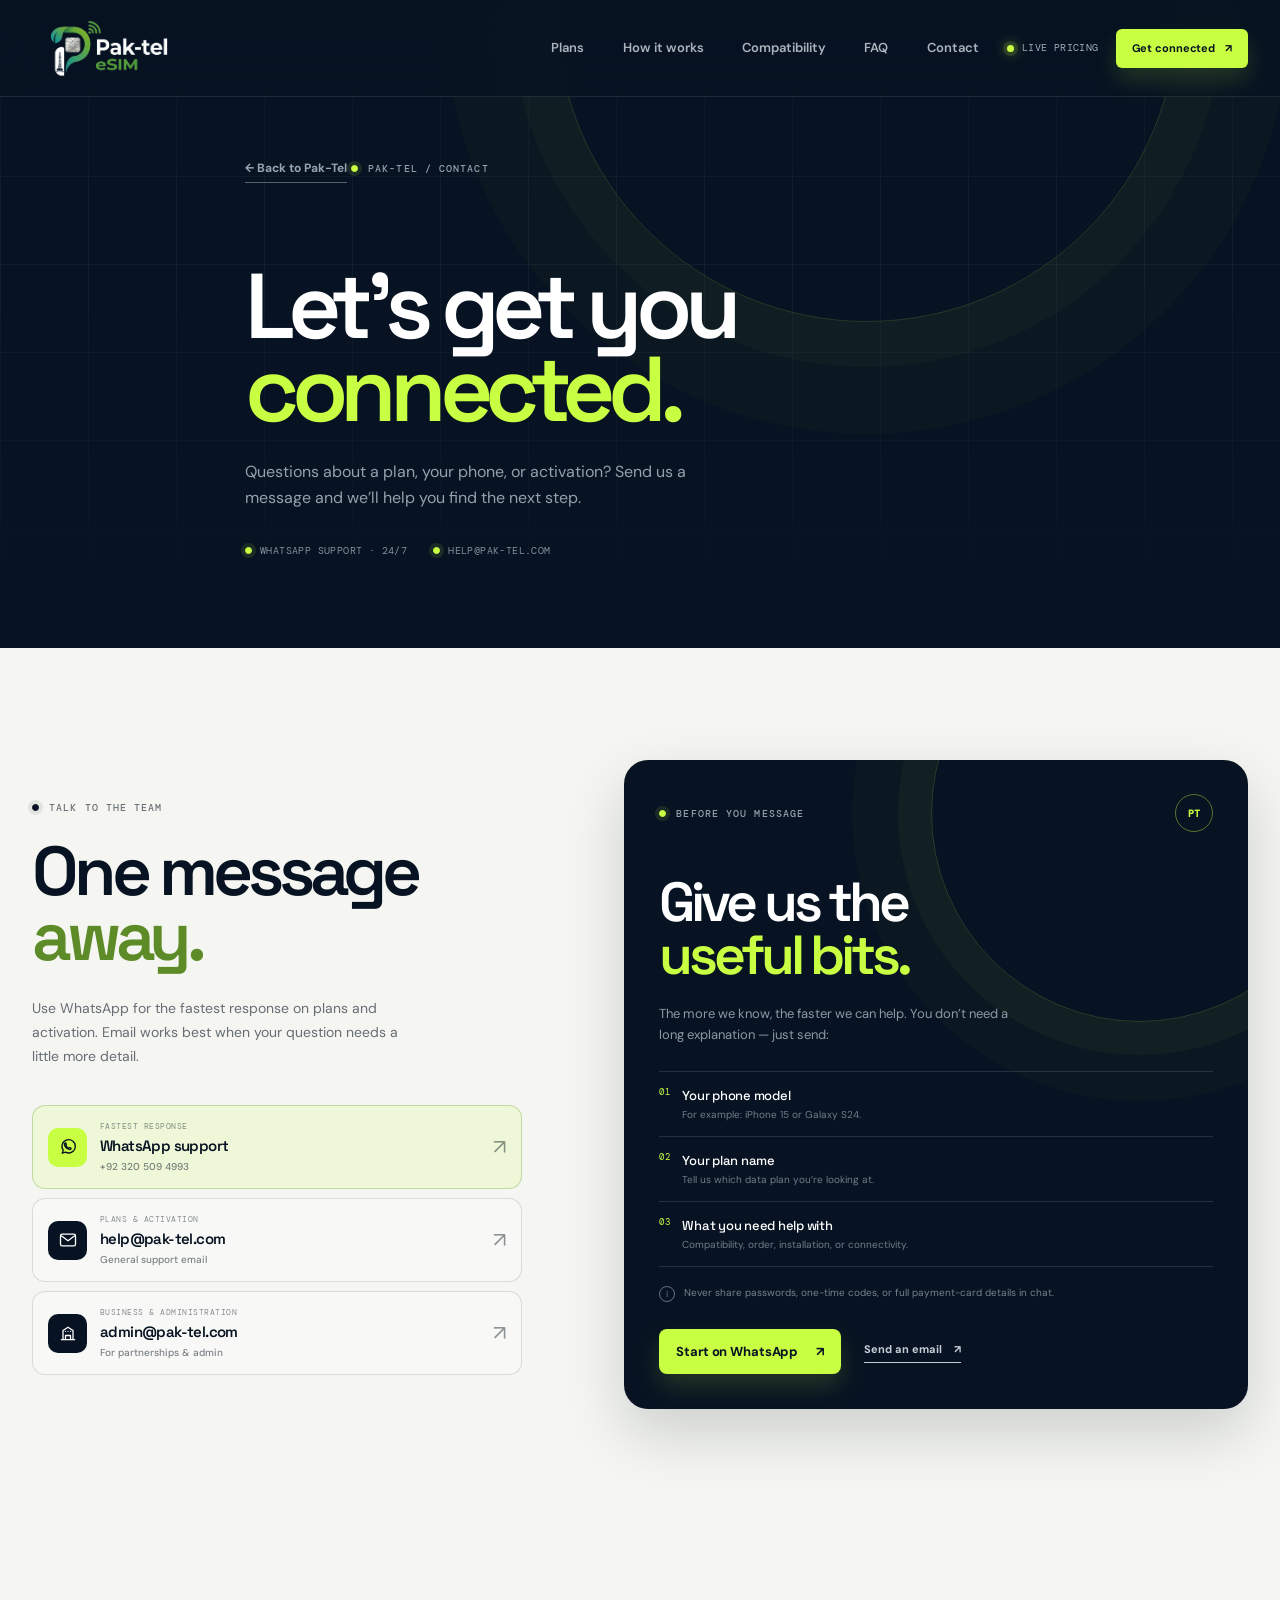
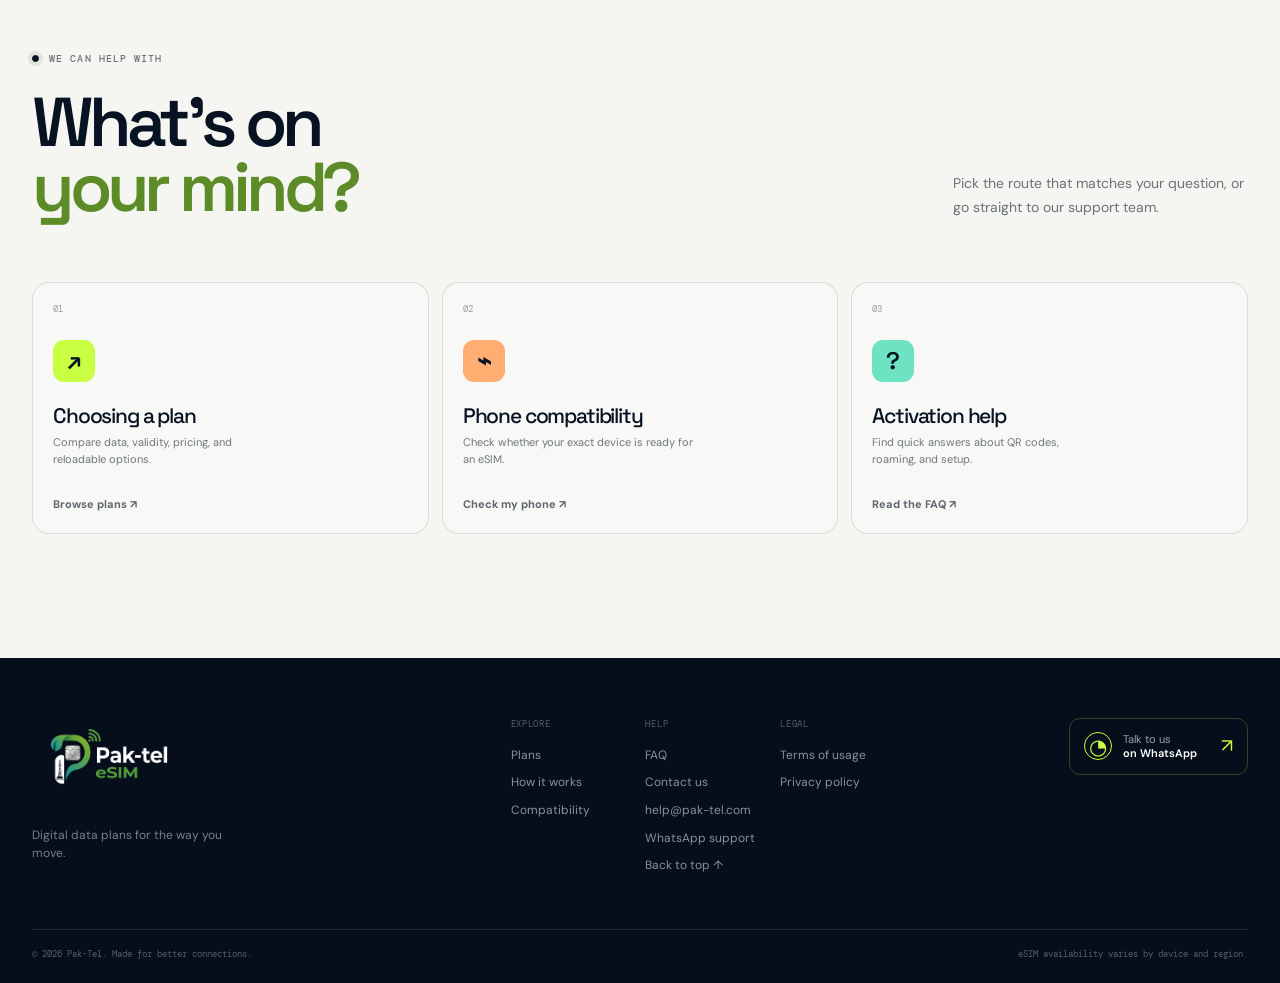
==== contact.html @ 796a418d "Add Pak-Tel contact page and support emails Co-authored-by: arena-agent <297053741+arena-agent@users" ====
<!doctype html>
<html lang="en">
  <head>
    <meta charset="UTF-8" />
    <meta name="viewport" content="width=device-width, initial-scale=1.0" />
    <meta name="theme-color" content="#081323" />
    <meta name="description" content="Contact Pak-Tel for eSIM plans, activation help, device compatibility, and support." />
    <link rel="icon" href="./favicon.svg" type="image/svg+xml" />
    <link rel="shortcut icon" href="./favicon.svg" type="image/svg+xml" />
    <title>Contact us — Pak-Tel</title>
    <link rel="preconnect" href="https://fonts.googleapis.com" />
    <link rel="preconnect" href="https://fonts.gstatic.com" crossorigin />
    <link href="https://fonts.googleapis.com/css2?family=DM+Mono:wght@400;500&family=DM+Sans:wght@400;500;600;700&family=Space+Grotesk:wght@500;600;700&display=swap" rel="stylesheet" />
    <link rel="stylesheet" href="styles.css" />
  </head>
  <body class="contact-page">
    <div class="page-shell">
      <header class="site-header" data-header>
        <div class="container header-inner">
          <a class="brand" href="index.html#top" aria-label="Pak-Tel home">
            <span class="brand-visual"><img class="brand-image" data-brand-image src="./ptlogo.png" alt="Pak-Tel" /></span>
          </a>
          <nav class="main-nav" id="main-nav" aria-label="Main navigation">
            <a href="index.html#plans">Plans</a>
            <a href="index.html#how">How it works</a>
            <a href="index.html#compatibility">Compatibility</a>
            <a href="index.html#faq">FAQ</a>
            <a href="contact.html" aria-current="page">Contact</a>
          </nav>
          <div class="header-actions">
            <span class="live-pill"><span></span> Live pricing</span>
            <a class="button button--lime button--small header-cta" href="index.html#plans">Get connected <span aria-hidden="true">↗</span></a>
            <button class="menu-toggle" type="button" aria-controls="main-nav" aria-expanded="false" aria-label="Open menu"><span></span><span></span></button>
          </div>
        </div>
      </header>

      <main>
        <section class="legal-hero contact-hero">
          <div class="container legal-hero-inner contact-hero-inner reveal">
            <a class="legal-back" href="index.html#top">← Back to Pak-Tel</a>
            <div class="eyebrow eyebrow--light"><span class="eyebrow-dot"></span> Pak-Tel / contact</div>
            <h1>Let’s get you<br /><em>connected.</em></h1>
            <p>Questions about a plan, your phone, or activation? Send us a message and we’ll help you find the next step.</p>
            <div class="contact-hero-details"><span><i></i> WhatsApp support · 24/7</span><a href="mailto:help@pak-tel.com"><i></i> help@pak-tel.com</a></div>
          </div>
        </section>

        <section class="contact-section section-paper">
          <div class="container contact-layout">
            <div class="contact-copy reveal">
              <div class="eyebrow"><span class="eyebrow-dot eyebrow-dot--dark"></span> Talk to the team</div>
              <h2>One message<br /><em>away.</em></h2>
              <p>Use WhatsApp for the fastest response on plans and activation. Email works best when your question needs a little more detail.</p>

              <div class="contact-methods">
                <a class="contact-method contact-method--whatsapp" href="https://wa.me/923205094993?text=Hi%20Pak-Tel%2C%20I%20need%20help%20with%20an%20eSIM." target="_blank" rel="noreferrer">
                  <span class="contact-method-icon" aria-hidden="true"><svg viewBox="0 0 24 24"><path d="M5 19.5 6.4 16A8 8 0 1 1 9 18.2L5 19.5Z"/><path d="M9.2 9.2c.3 1.6 2 3.6 3.6 4.2l1.2-.8 1.4.7c.4.2.5.7.2 1-.5.6-1.3.9-2 .7-2.6-.7-5.2-3.3-5.9-5.9-.2-.8.1-1.5.7-2 .3-.3.8-.2 1 .2l.7 1.4-.9 1.2Z"/></svg></span>
                  <span class="contact-method-copy"><small>Fastest response</small><strong>WhatsApp support</strong><b>+92 320 509 4993</b></span><span class="contact-method-arrow">↗</span>
                </a>
                <a class="contact-method" href="mailto:help@pak-tel.com?subject=Pak-Tel%20support%20request">
                  <span class="contact-method-icon" aria-hidden="true"><svg viewBox="0 0 24 24"><rect x="3" y="5" width="18" height="14" rx="2"/><path d="m4 7 8 6 8-6"/></svg></span>
                  <span class="contact-method-copy"><small>Plans &amp; activation</small><strong>help@pak-tel.com</strong><b>General support email</b></span><span class="contact-method-arrow">↗</span>
                </a>
                <a class="contact-method" href="mailto:admin@pak-tel.com?subject=Pak-Tel%20business%20enquiry">
                  <span class="contact-method-icon" aria-hidden="true"><svg viewBox="0 0 24 24"><path d="M4 20h16M6 20V9l6-4 6 4v11M9 20v-5h6v5M9 10h.01M12 10h.01M15 10h.01"/></svg></span>
                  <span class="contact-method-copy"><small>Business &amp; administration</small><strong>admin@pak-tel.com</strong><b>For partnerships &amp; admin</b></span><span class="contact-method-arrow">↗</span>
                </a>
              </div>
            </div>

            <div class="contact-guide reveal reveal--delay-short">
              <div class="contact-guide-top"><span class="eyebrow eyebrow--light"><span class="eyebrow-dot"></span> Before you message</span><span class="contact-guide-mark">PT</span></div>
              <h2>Give us the<br /><em>useful bits.</em></h2>
              <p>The more we know, the faster we can help. You don’t need a long explanation — just send:</p>
              <ol class="contact-checklist">
                <li><span>01</span><div><b>Your phone model</b><small>For example: iPhone 15 or Galaxy S24.</small></div></li>
                <li><span>02</span><div><b>Your plan name</b><small>Tell us which data plan you’re looking at.</small></div></li>
                <li><span>03</span><div><b>What you need help with</b><small>Compatibility, order, installation, or connectivity.</small></div></li>
              </ol>
              <div class="contact-guide-note"><span>i</span><p>Never share passwords, one-time codes, or full payment-card details in chat.</p></div>
              <div class="contact-guide-actions"><a class="button button--lime" href="https://wa.me/923205094993?text=Hi%20Pak-Tel%2C%20I%20need%20help%20with%20an%20eSIM." target="_blank" rel="noreferrer">Start on WhatsApp <span aria-hidden="true">↗</span></a><a class="text-link text-link--light" href="mailto:help@pak-tel.com">Send an email <span aria-hidden="true">↗</span></a></div>
            </div>
          </div>
        </section>

        <section class="contact-topics section-light" aria-labelledby="contact-topics-title">
          <div class="container">
            <div class="contact-topics-head reveal">
              <div><div class="eyebrow"><span class="eyebrow-dot eyebrow-dot--dark"></span> We can help with</div><h2 id="contact-topics-title">What’s on<br /><em>your mind?</em></h2></div>
              <p>Pick the route that matches your question, or go straight to our support team.</p>
            </div>
            <div class="contact-topic-grid">
              <a class="contact-topic reveal" href="index.html#plans"><span class="contact-topic-number">01</span><span class="contact-topic-icon" aria-hidden="true">↗</span><h3>Choosing a plan</h3><p>Compare data, validity, pricing, and reloadable options.</p><span class="contact-topic-link">Browse plans ↗</span></a>
              <a class="contact-topic reveal reveal--delay-short" href="index.html#compatibility"><span class="contact-topic-number">02</span><span class="contact-topic-icon contact-topic-icon--orange" aria-hidden="true">⌁</span><h3>Phone compatibility</h3><p>Check whether your exact device is ready for an eSIM.</p><span class="contact-topic-link">Check my phone ↗</span></a>
              <a class="contact-topic reveal reveal--delay" href="index.html#faq"><span class="contact-topic-number">03</span><span class="contact-topic-icon contact-topic-icon--teal" aria-hidden="true">?</span><h3>Activation help</h3><p>Find quick answers about QR codes, roaming, and setup.</p><span class="contact-topic-link">Read the FAQ ↗</span></a>
            </div>
          </div>
        </section>
      </main>

      <footer class="site-footer">
        <div class="container footer-main">
          <div class="footer-brand">
            <a class="brand" href="index.html#top" aria-label="Pak-Tel home"><span class="brand-visual"><img class="brand-image" data-brand-image src="./ptlogo.png" alt="Pak-Tel" /></span></a>
            <p>Digital data plans for the way you move.</p>
          </div>
          <div class="footer-links">
            <div><span>Explore</span><a href="index.html#plans">Plans</a><a href="index.html#how">How it works</a><a href="index.html#compatibility">Compatibility</a></div>
            <div><span>Help</span><a href="index.html#faq">FAQ</a><a href="contact.html" aria-current="page">Contact us</a><a href="mailto:help@pak-tel.com">help@pak-tel.com</a><a href="https://wa.me/923205094993?text=Hi%20Pak-Tel%2C%20I%20need%20help." target="_blank" rel="noreferrer">WhatsApp support</a><a href="index.html#top">Back to top ↑</a></div>
            <div><span>Legal</span><a href="terms.html">Terms of usage</a><a href="privacy.html">Privacy policy</a></div>
          </div>
          <a class="footer-whatsapp" href="https://wa.me/923205094993?text=Hi%20Pak-Tel%2C%20I%27d%20like%20to%20get%20connected." target="_blank" rel="noreferrer"><span class="whatsapp-mark">◔</span><span>Talk to us<br /><b>on WhatsApp</b></span><span class="footer-arrow">↗</span></a>
        </div>
        <div class="container footer-bottom"><span>© <span id="year"></span> Pak-Tel. Made for better connections.</span><span>eSIM availability varies by device and region.</span></div>
      </footer>
    </div>
    <script src="script.js" defer></script>
  </body>
</html>
---- styles.css ----
:root {
  --ink: #071322;
  --ink-soft: #10223a;
  --ink-muted: #7d8ca0;
  --paper: #f5f6f1;
  --paper-deep: #e9ebe4;
  --lime: #c8ff43;
  --lime-soft: #e3ff9c;
  --teal: #6de3c1;
  --orange: #ffad71;
  --lilac: #bdb8ff;
  --white: #ffffff;
  --line-dark: rgba(226, 241, 255, 0.13);
  --line-light: rgba(7, 19, 34, 0.13);
  --display: "Space Grotesk", "Trebuchet MS", sans-serif;
  --body: "DM Sans", Arial, sans-serif;
  --mono: "DM Mono", "SFMono-Regular", Consolas, monospace;
  --shadow-card: 0 22px 60px rgba(13, 29, 46, 0.1);
  --radius-lg: 28px;
  --radius-md: 18px;
  --max: 1240px;
}

* {
  box-sizing: border-box;
}

html {
  scroll-behavior: smooth;
}

body {
  min-width: 320px;
  margin: 0;
  color: var(--ink);
  background: var(--paper);
  font-family: var(--body);
  font-size: 16px;
  line-height: 1.55;
  -webkit-font-smoothing: antialiased;
}

body.modal-open {
  overflow: hidden;
}

img,
svg {
  display: block;
  max-width: 100%;
}

button,
input,
select,
textarea {
  color: inherit;
  font: inherit;
}

button,
a,
select {
  -webkit-tap-highlight-color: transparent;
}

button {
  cursor: pointer;
}

a {
  color: inherit;
  text-decoration: none;
}

::selection {
  color: var(--ink);
  background: var(--lime);
}

[hidden] {
  display: none !important;
}

.sr-only {
  position: absolute;
  width: 1px;
  height: 1px;
  padding: 0;
  margin: -1px;
  overflow: hidden;
  clip: rect(0, 0, 0, 0);
  white-space: nowrap;
  border: 0;
}

.container {
  width: min(calc(100% - 64px), var(--max));
  margin: 0 auto;
}

.site-header {
  position: fixed;
  z-index: 50;
  top: 0;
  right: 0;
  left: 0;
  border-bottom: 1px solid rgba(222, 239, 255, 0.1);
  background: rgba(7, 19, 34, 0.76);
  color: var(--white);
  -webkit-backdrop-filter: blur(18px);
  backdrop-filter: blur(18px);
  transition: background 220ms ease, box-shadow 220ms ease;
}

.site-header.is-scrolled {
  background: rgba(7, 19, 34, 0.94);
  box-shadow: 0 12px 34px rgba(2, 8, 18, 0.16);
}

.header-inner {
  display: flex;
  min-height: 96px;
  align-items: center;
  justify-content: space-between;
  gap: 28px;
}

.brand {
  display: inline-flex;
  min-width: 0;
  flex-shrink: 0;
  align-items: center;
  gap: 10px;
}

.brand-visual {
  display: inline-flex;
  min-width: 190px;
  min-height: 70px;
  align-items: center;
}

.brand-image {
  width: auto;
  max-width: 205px;
  max-height: 76px;
  object-fit: contain;
}

.brand-fallback {
  display: inline-flex;
  align-items: center;
  gap: 8px;
}

.brand-glyph {
  display: grid;
  width: 31px;
  height: 38px;
  place-items: center;
  color: var(--lime);
}

.brand-glyph svg {
  width: 100%;
  height: 100%;
  fill: none;
  stroke: currentColor;
  stroke-linecap: round;
  stroke-linejoin: round;
  stroke-width: 1.9;
}

.brand-type {
  color: var(--white);
  font-family: var(--display);
  font-size: 22px;
  font-weight: 700;
  letter-spacing: -0.08em;
  line-height: 1;
}

.brand-type span {
  color: var(--lime);
  padding: 0 1px;
}

.brand-caption {
  align-self: flex-end;
  margin-bottom: 5px;
  color: rgba(236, 246, 255, 0.56);
  font-family: var(--mono);
  font-size: 7px;
  letter-spacing: 0.11em;
  line-height: 1.1;
  white-space: nowrap;
}

.main-nav {
  display: flex;
  align-items: center;
  gap: clamp(20px, 3vw, 42px);
  margin-left: auto;
  color: rgba(239, 247, 255, 0.71);
  font-size: 13px;
  font-weight: 600;
}

.main-nav a {
  position: relative;
  padding: 9px 0;
  transition: color 180ms ease;
}

.main-nav a::after {
  position: absolute;
  right: 0;
  bottom: 2px;
  left: 0;
  height: 1px;
  background: var(--lime);
  content: "";
  transform: scaleX(0);
  transform-origin: right;
  transition: transform 180ms ease;
}

.main-nav a:hover,
.main-nav a:focus-visible {
  color: var(--white);
}

.main-nav a:hover::after,
.main-nav a:focus-visible::after {
  transform: scaleX(1);
  transform-origin: left;
}

.header-actions {
  display: flex;
  align-items: center;
  gap: 17px;
}

.live-pill,
.sheet-status {
  display: inline-flex;
  align-items: center;
  gap: 8px;
  color: rgba(236, 246, 255, 0.67);
  font-family: var(--mono);
  font-size: 10px;
  letter-spacing: 0.04em;
  text-transform: uppercase;
  white-space: nowrap;
}

.live-pill > span,
.status-dot,
.checker-live {
  display: block;
  width: 7px;
  height: 7px;
  border-radius: 50%;
  background: var(--lime);
  box-shadow: 0 0 0 4px rgba(200, 255, 67, 0.13), 0 0 14px rgba(200, 255, 67, 0.85);
}

.button {
  display: inline-flex;
  min-height: 51px;
  align-items: center;
  justify-content: center;
  gap: 18px;
  padding: 14px 21px;
  border: 1px solid transparent;
  border-radius: 8px;
  font-size: 13px;
  font-weight: 700;
  letter-spacing: -0.01em;
  line-height: 1;
  transition: transform 180ms ease, box-shadow 180ms ease, background 180ms ease, color 180ms ease;
}

.button:hover,
.button:focus-visible {
  transform: translateY(-2px);
}

.button--lime {
  color: var(--ink);
  background: var(--lime);
  box-shadow: 0 12px 25px rgba(200, 255, 67, 0.15);
}

.button--lime:hover,
.button--lime:focus-visible {
  background: var(--lime-soft);
  box-shadow: 0 15px 28px rgba(200, 255, 67, 0.25);
}

.button--dark {
  color: var(--white);
  background: var(--ink);
  box-shadow: 0 12px 22px rgba(7, 19, 34, 0.15);
}

.button--dark:hover,
.button--dark:focus-visible {
  color: var(--ink);
  background: var(--lime);
}

.button--small {
  min-height: 39px;
  padding: 11px 15px;
  gap: 10px;
  border-radius: 6px;
  font-size: 11px;
}

.button--full {
  width: 100%;
}

.menu-toggle {
  display: none;
  width: 42px;
  height: 42px;
  padding: 10px;
  border: 1px solid rgba(235, 248, 255, 0.25);
  border-radius: 7px;
  background: transparent;
}

.menu-toggle span {
  display: block;
  width: 19px;
  height: 1px;
  margin: 5px auto;
  background: var(--white);
  transition: transform 180ms ease;
}

.menu-toggle.is-open span:first-child {
  transform: translateY(3px) rotate(45deg);
}

.menu-toggle.is-open span:last-child {
  transform: translateY(-3px) rotate(-45deg);
}

.news-ticker {
  position: relative;
  display: flex;
  min-height: 54px;
  margin-top: 96px;
  overflow: hidden;
  border-top: 1px solid rgba(200, 255, 67, 0.18);
  border-bottom: 1px solid rgba(200, 255, 67, 0.17);
  color: var(--white);
  background: linear-gradient(90deg, #091928 0%, #0d2439 50%, #091725 100%);
  box-shadow: inset 0 -1px 0 rgba(255, 255, 255, 0.04), 0 9px 24px rgba(4, 13, 24, 0.12);
}

.news-ticker::after {
  position: absolute;
  right: 0;
  bottom: 0;
  left: 0;
  height: 1px;
  background: linear-gradient(90deg, transparent, var(--lime), transparent);
  content: "";
  opacity: 0.55;
}

.ticker-label {
  position: relative;
  z-index: 2;
  display: flex;
  min-width: 171px;
  align-items: center;
  gap: 9px;
  padding: 0 22px;
  color: var(--ink);
  background: var(--lime);
  box-shadow: 11px 0 26px rgba(200, 255, 67, 0.09);
  font-family: var(--mono);
  font-size: 9px;
  font-weight: 700;
  letter-spacing: 0.08em;
  text-transform: uppercase;
  clip-path: polygon(0 0, calc(100% - 17px) 0, 100% 50%, calc(100% - 17px) 100%, 0 100%);
}

.ticker-pulse {
  display: block;
  width: 7px;
  height: 7px;
  border: 1px solid var(--ink);
  border-radius: 50%;
  background: var(--ink);
  box-shadow: 0 0 0 4px rgba(7, 19, 34, 0.1);
}

.ticker-viewport {
  position: relative;
  flex: 1;
  overflow: hidden;
  direction: ltr;
}

.ticker-viewport::before,
.ticker-viewport::after {
  position: absolute;
  z-index: 2;
  top: 0;
  bottom: 0;
  width: 50px;
  content: "";
  pointer-events: none;
}

.ticker-viewport::before {
  left: 0;
  background: linear-gradient(90deg, #0d2439, transparent);
}

.ticker-viewport::after {
  right: 0;
  background: linear-gradient(270deg, #091725, transparent);
}

.ticker-track {
  display: flex;
  width: max-content;
  min-height: 54px;
  align-items: center;
  animation: ticker-right-to-left 30s linear infinite;
  will-change: transform;
}

.ticker-set {
  display: flex;
  flex: 0 0 auto;
  align-items: center;
  padding-right: 112px;
}

.ticker-item {
  display: inline-flex;
  align-items: center;
  gap: 21px;
  padding: 0 31px;
  color: rgba(242, 250, 255, 0.88);
  font-family: var(--display);
  font-size: 13px;
  font-weight: 500;
  letter-spacing: -0.02em;
  white-space: nowrap;
}

.ticker-item::after {
  display: inline-block;
  color: var(--lime);
  content: "✦";
  font-family: var(--body);
  font-size: 12px;
}

@keyframes ticker-right-to-left {
  from { transform: translateX(0); }
  to { transform: translateX(-50%); }
}

.hero,
.section-dark,
.final-cta {
  position: relative;
  overflow: hidden;
  color: var(--white);
  background: var(--ink);
}

.hero {
  min-height: 790px;
  padding: 165px 0 42px;
  isolation: isolate;
}

.hero::before,
.section-dark::before {
  position: absolute;
  inset: 0;
  z-index: -2;
  background-image: radial-gradient(rgba(213, 238, 255, 0.12) 0.7px, transparent 0.7px);
  background-size: 23px 23px;
  content: "";
  opacity: 0.22;
  mask-image: linear-gradient(to bottom, black 0%, transparent 86%);
}

.hero-grid-lines,
.section-grid-lines {
  position: absolute;
  z-index: -1;
  inset: 0;
  background-image: linear-gradient(rgba(219, 242, 255, 0.048) 1px, transparent 1px), linear-gradient(90deg, rgba(219, 242, 255, 0.048) 1px, transparent 1px);
  background-position: center;
  background-size: 88px 88px;
  mask-image: linear-gradient(to bottom, transparent 0%, black 16%, black 70%, transparent 100%);
}

.hero-orb {
  position: absolute;
  z-index: -1;
  border-radius: 50%;
  filter: blur(1px);
  pointer-events: none;
}

.hero-orb--one {
  top: -240px;
  right: 18%;
  width: 560px;
  height: 560px;
  background: rgba(89, 189, 171, 0.09);
  box-shadow: 0 0 120px rgba(89, 189, 171, 0.08);
}

.hero-orb--two {
  right: -120px;
  bottom: -210px;
  width: 500px;
  height: 500px;
  background: rgba(162, 148, 255, 0.09);
  box-shadow: 0 0 130px rgba(162, 148, 255, 0.1);
}

.hero-inner {
  display: grid;
  min-height: 515px;
  grid-template-columns: minmax(0, 0.96fr) minmax(470px, 0.94fr);
  align-items: center;
  gap: 60px;
}

.eyebrow {
  display: inline-flex;
  align-items: center;
  gap: 10px;
  color: rgba(8, 19, 34, 0.58);
  font-family: var(--mono);
  font-size: 10px;
  font-weight: 500;
  letter-spacing: 0.11em;
  line-height: 1.3;
  text-transform: uppercase;
}

.eyebrow--light {
  color: rgba(236, 246, 255, 0.62);
}

.eyebrow-dot {
  display: inline-block;
  width: 7px;
  height: 7px;
  border: 1px solid var(--lime);
  border-radius: 50%;
  background: var(--lime);
  box-shadow: 0 0 0 4px rgba(200, 255, 67, 0.1);
}

.eyebrow-dot--dark {
  border-color: var(--ink);
  background: var(--ink);
  box-shadow: 0 0 0 4px rgba(7, 19, 34, 0.08);
}

.hero-copy h1,
.section-heading h2,
.compatibility-copy h2,
.data-copy h2,
.faq-intro h2,
.final-cta h2,
.checkout-dialog h2 {
  margin: 22px 0 0;
  font-family: var(--display);
  font-size: clamp(53px, 6.3vw, 88px);
  font-weight: 600;
  letter-spacing: -0.075em;
  line-height: 0.94;
}

.hero-copy h1 {
  max-width: 680px;
  color: var(--white);
}

.hero-copy h1 em,
.section-heading h2 em,
.compatibility-copy h2 em,
.data-copy h2 em,
.faq-intro h2 em,
.final-cta h2 em,
.checkout-dialog h2 em {
  color: var(--lime);
  font-style: normal;
}

.hero-lede {
  max-width: 490px;
  margin: 30px 0 0;
  color: rgba(231, 242, 250, 0.68);
  font-size: 17px;
  line-height: 1.65;
}

.hero-actions {
  display: flex;
  align-items: center;
  flex-wrap: wrap;
  gap: 27px;
  margin-top: 36px;
}

.text-link {
  display: inline-flex;
  align-items: center;
  gap: 12px;
  border-bottom: 1px solid currentColor;
  padding-bottom: 4px;
  font-size: 12px;
  font-weight: 700;
  transition: color 180ms ease, gap 180ms ease;
}

.text-link:hover,
.text-link:focus-visible {
  gap: 17px;
}

.text-link--light {
  color: rgba(240, 248, 255, 0.82);
}

.text-link--light:hover,
.text-link--light:focus-visible {
  color: var(--lime);
}

.text-link--dark {
  color: var(--ink);
}

.text-link--dark:hover,
.text-link--dark:focus-visible {
  color: #54731b;
}

.hero-note {
  display: flex;
  align-items: center;
  gap: 10px;
  margin-top: 30px;
  color: rgba(230, 242, 250, 0.45);
  font-family: var(--mono);
  font-size: 10px;
  letter-spacing: 0.02em;
}

.check-mark,
.tiny-check {
  display: inline-grid;
  width: 17px;
  height: 17px;
  place-items: center;
  border-radius: 50%;
  color: var(--ink);
  background: var(--lime);
  font-family: var(--body);
  font-size: 11px;
  font-weight: 700;
}

.note-divider {
  width: 3px;
  height: 3px;
  margin: 0 2px;
  border-radius: 50%;
  background: rgba(230, 242, 250, 0.42);
}

.hero-art {
  position: relative;
  width: min(100%, 555px);
  height: 500px;
  justify-self: end;
}

.art-orbit {
  position: absolute;
  top: 50%;
  left: 50%;
  border: 1px solid rgba(194, 247, 234, 0.17);
  border-radius: 50%;
  transform: translate(-50%, -50%) rotate(-26deg);
}

.art-orbit::before,
.art-orbit::after {
  position: absolute;
  width: 7px;
  height: 7px;
  border-radius: 50%;
  background: var(--lime);
  box-shadow: 0 0 0 5px rgba(200, 255, 67, 0.12), 0 0 16px var(--lime);
  content: "";
}

.art-orbit::before {
  top: 24px;
  left: 18%;
}

.art-orbit::after {
  right: 12%;
  bottom: 12px;
  width: 5px;
  height: 5px;
  background: var(--orange);
  box-shadow: 0 0 0 5px rgba(255, 173, 113, 0.11), 0 0 16px var(--orange);
}

.art-orbit--outer {
  width: 454px;
  height: 335px;
}

.art-orbit--inner {
  width: 347px;
  height: 444px;
  border-color: rgba(200, 255, 67, 0.12);
  transform: translate(-50%, -50%) rotate(44deg);
}

.art-orbit--inner::before {
  top: auto;
  right: 18%;
  bottom: 5px;
  background: var(--teal);
  box-shadow: 0 0 0 5px rgba(109, 227, 193, 0.11), 0 0 16px var(--teal);
}

.art-label {
  position: absolute;
  z-index: 2;
  color: rgba(231, 244, 255, 0.48);
  font-family: var(--mono);
  font-size: 9px;
  letter-spacing: 0.09em;
}

.art-label--top {
  top: 76px;
  right: 38px;
  display: flex;
  align-items: center;
  gap: 9px;
}

.art-label--bottom {
  bottom: 70px;
  left: 46px;
}

.art-label--bottom span {
  padding: 0 5px;
  color: var(--lime);
}

.signal-bars {
  display: flex;
  height: 11px;
  align-items: end;
  gap: 2px;
}

.signal-bars i {
  display: block;
  width: 3px;
  border-radius: 2px;
  background: var(--lime);
}

.signal-bars i:nth-child(1) { height: 4px; opacity: 0.45; }
.signal-bars i:nth-child(2) { height: 6px; opacity: 0.62; }
.signal-bars i:nth-child(3) { height: 8px; opacity: 0.82; }
.signal-bars i:nth-child(4) { height: 10px; }

.phone-mockup {
  position: absolute;
  z-index: 1;
  top: 8px;
  left: 50%;
  width: 254px;
  height: 486px;
  padding: 8px;
  border: 1px solid rgba(227, 241, 255, 0.4);
  border-radius: 38px;
  background: linear-gradient(135deg, #273b50, #0b1421 50%, #2c4052);
  box-shadow: 18px 30px 65px rgba(0, 0, 0, 0.32), inset 1px 0 rgba(255, 255, 255, 0.18), -18px -12px 60px rgba(108, 226, 195, 0.08);
  transform: translateX(-50%) rotate(5deg);
}

.phone-mockup::before {
  position: absolute;
  z-index: 2;
  top: 13px;
  left: 50%;
  width: 82px;
  height: 22px;
  border-radius: 15px;
  background: #08111e;
  content: "";
  transform: translateX(-50%);
}

.phone-side-button {
  position: absolute;
  left: -3px;
  width: 3px;
  border-radius: 2px 0 0 2px;
  background: #778a99;
}

.phone-side-button--one { top: 113px; height: 31px; }
.phone-side-button--two { top: 159px; height: 52px; }

.phone-screen {
  position: relative;
  height: 100%;
  overflow: hidden;
  border-radius: 30px;
  background: #ebf1ea;
  color: var(--ink);
}

.phone-status,
.phone-appbar,
.phone-card,
.phone-map,
.phone-bottom {
  position: relative;
  z-index: 2;
}

.phone-status {
  display: flex;
  justify-content: space-between;
  padding: 13px 18px 0;
  font-family: var(--mono);
  font-size: 8px;
  font-weight: 500;
}

.phone-notch {
  height: 26px;
}

.phone-appbar {
  display: flex;
  align-items: center;
  gap: 7px;
  padding: 17px 17px 13px;
  font-family: var(--display);
  font-size: 13px;
  font-weight: 700;
}

.mini-logo {
  display: grid;
  width: 21px;
  height: 21px;
  place-items: center;
  border-radius: 6px;
  color: var(--ink);
  background: var(--lime);
  font-family: var(--mono);
  font-size: 7px;
  font-weight: 700;
}

.app-dots {
  margin-left: auto;
  color: #9aa6a3;
  font-size: 11px;
  letter-spacing: 2px;
}

.phone-card {
  margin: 0 13px;
  padding: 16px;
  border-radius: 16px;
  color: var(--white);
  background: var(--ink);
  box-shadow: 0 12px 21px rgba(7, 19, 34, 0.16);
}

.phone-card-head,
.phone-card-foot {
  display: flex;
  align-items: center;
  justify-content: space-between;
  font-family: var(--mono);
  font-size: 7px;
  letter-spacing: 0.08em;
}

.phone-card-head > span:first-child {
  color: rgba(236, 246, 255, 0.58);
}

.active-tag {
  display: flex;
  align-items: center;
  gap: 5px;
  color: var(--lime);
}

.active-tag i {
  display: block;
  width: 5px;
  height: 5px;
  border-radius: 50%;
  background: var(--lime);
}

.phone-data {
  display: flex;
  align-items: baseline;
  gap: 7px;
  margin: 17px 0 14px;
}

.phone-data strong {
  font-family: var(--display);
  font-size: 42px;
  font-weight: 500;
  letter-spacing: -0.09em;
  line-height: 0.8;
}

.phone-data span {
  color: rgba(236, 246, 255, 0.56);
  font-family: var(--mono);
  font-size: 7px;
  line-height: 1.2;
  text-transform: uppercase;
}

.meter {
  width: 100%;
  height: 4px;
  overflow: hidden;
  border-radius: 10px;
  background: rgba(230, 247, 255, 0.16);
}

.meter span {
  display: block;
  width: 72%;
  height: 100%;
  border-radius: inherit;
  background: var(--lime);
}

.phone-card-foot {
  margin-top: 9px;
  color: rgba(236, 246, 255, 0.48);
  letter-spacing: 0;
}

.phone-map {
  height: 155px;
  margin: 14px 13px 0;
  overflow: hidden;
  border-radius: 15px;
  background: #cbd8cf;
}

.map-grid {
  position: absolute;
  inset: 0;
  background-image: linear-gradient(rgba(7, 19, 34, 0.07) 1px, transparent 1px), linear-gradient(90deg, rgba(7, 19, 34, 0.07) 1px, transparent 1px);
  background-size: 21px 21px;
  opacity: 0.7;
}

.phone-map svg {
  position: absolute;
  inset: 0;
  width: 100%;
  height: 100%;
}

.map-path {
  fill: none;
  stroke-linecap: round;
  stroke-width: 2;
}

.map-path--muted { stroke: rgba(7, 19, 34, 0.18); stroke-dasharray: 4 4; }
.map-path--active { stroke: var(--ink); stroke-width: 3; }
.phone-map circle { fill: var(--lime); stroke: var(--ink); stroke-width: 2; }
.phone-map .map-ping { fill: none; stroke: var(--lime); stroke-width: 1; opacity: 0.7; }

.map-caption {
  position: absolute;
  right: 11px;
  bottom: 9px;
  color: rgba(7, 19, 34, 0.57);
  font-family: var(--mono);
  font-size: 6px;
  letter-spacing: 0.08em;
}

.phone-bottom {
  display: flex;
  justify-content: space-around;
  margin: 18px 13px 0;
  color: #8b9992;
  font-family: var(--mono);
  font-size: 7px;
}

.phone-bottom-active {
  color: var(--ink);
  font-weight: 700;
}

.float-card {
  position: absolute;
  z-index: 3;
  display: flex;
  align-items: center;
  gap: 11px;
  padding: 12px 14px 12px 11px;
  border: 1px solid rgba(234, 249, 255, 0.16);
  border-radius: 11px;
  color: var(--white);
  background: rgba(18, 39, 59, 0.82);
  box-shadow: 0 16px 34px rgba(0, 0, 0, 0.2);
  -webkit-backdrop-filter: blur(11px);
  backdrop-filter: blur(11px);
  white-space: nowrap;
}

.float-card--top {
  top: 158px;
  left: 1px;
}

.float-card--bottom {
  right: 0;
  bottom: 118px;
}

.float-icon {
  display: grid;
  width: 31px;
  height: 31px;
  place-items: center;
  border-radius: 8px;
  font-family: var(--display);
  font-size: 20px;
  font-weight: 600;
}

.float-icon--green { color: var(--ink); background: var(--lime); }
.float-icon--orange { color: var(--ink); background: var(--orange); }

.float-card b,
.float-card small {
  display: block;
}

.float-card b {
  font-family: var(--mono);
  font-size: 9px;
  letter-spacing: 0.05em;
}

.float-card small {
  margin-top: 2px;
  color: rgba(234, 246, 255, 0.55);
  font-size: 10px;
}

.hero-stats {
  display: grid;
  min-height: 83px;
  grid-template-columns: repeat(3, 0.7fr) 1.65fr;
  align-items: end;
  gap: 25px;
  margin-top: 44px;
  border-top: 1px solid var(--line-dark);
  padding-top: 22px;
}

.hero-stat {
  display: flex;
  align-items: baseline;
  gap: 9px;
  color: rgba(232, 243, 251, 0.5);
}

.hero-stat strong {
  color: var(--white);
  font-family: var(--display);
  font-size: 21px;
  font-weight: 500;
  letter-spacing: -0.07em;
}

.hero-stat span {
  font-family: var(--mono);
  font-size: 9px;
  letter-spacing: 0.01em;
  text-transform: uppercase;
}

.hero-stat--quote {
  display: flex;
  flex-direction: column;
  align-items: flex-end;
  justify-self: end;
  color: rgba(232, 243, 251, 0.57);
  font-family: var(--display);
  font-size: 14px;
  font-style: italic;
  line-height: 1.15;
  text-align: right;
}

.hero-stat--quote b {
  margin-top: 6px;
  color: var(--lime);
  font-family: var(--mono);
  font-size: 8px;
  font-style: normal;
  font-weight: 400;
  letter-spacing: 0.07em;
  text-transform: uppercase;
}

.banner-section {
  position: relative;
  z-index: 2;
  padding: 34px 0 0;
  background: var(--paper);
}

.campaign-banner {
  position: relative;
  min-height: 256px;
  overflow: hidden;
  border-radius: 24px;
  background: var(--ink);
  box-shadow: 0 22px 50px rgba(7, 19, 34, 0.13);
}

.campaign-banner-image {
  display: block;
  width: 100%;
  height: auto;
  min-height: 256px;
  object-fit: cover;
}

.banner-fallback {
  position: relative;
  display: grid;
  min-height: 256px;
  grid-template-columns: minmax(0, 0.9fr) minmax(260px, 0.65fr);
  align-items: center;
  overflow: hidden;
  padding: 35px 52px;
  color: var(--white);
  background: #0b1c2b;
  isolation: isolate;
}

.banner-fallback::before {
  position: absolute;
  z-index: -1;
  inset: 0;
  background-image: linear-gradient(rgba(215, 241, 255, 0.06) 1px, transparent 1px), linear-gradient(90deg, rgba(215, 241, 255, 0.06) 1px, transparent 1px);
  background-size: 47px 47px;
  content: "";
  mask-image: linear-gradient(110deg, black, transparent 74%);
}

.banner-fallback::after {
  position: absolute;
  z-index: -1;
  top: -160px;
  right: 11%;
  width: 440px;
  height: 440px;
  border: 1px solid rgba(200, 255, 67, 0.19);
  border-radius: 50%;
  box-shadow: 0 0 0 36px rgba(200, 255, 67, 0.03), 0 0 0 94px rgba(200, 255, 67, 0.025);
  content: "";
}

.banner-fallback-copy h2 {
  margin: 14px 0 0;
  font-family: var(--display);
  font-size: clamp(31px, 3.8vw, 48px);
  font-weight: 600;
  letter-spacing: -0.075em;
  line-height: 0.96;
}

.banner-fallback-copy h2 em {
  color: var(--lime);
  font-style: normal;
}

.banner-fallback-copy p {
  margin: 16px 0 0;
  color: rgba(231, 242, 250, 0.6);
  font-size: 12px;
}

.banner-fallback-art {
  position: relative;
  height: 180px;
}

.banner-fallback-chip {
  position: absolute;
  top: 50%;
  left: 50%;
  display: grid;
  width: 77px;
  height: 60px;
  place-items: center;
  border: 1px solid rgba(7, 19, 34, 0.58);
  border-radius: 13px;
  color: var(--ink);
  background: linear-gradient(135deg, var(--lime), var(--teal));
  box-shadow: 0 0 0 8px rgba(200, 255, 67, 0.08), 0 0 34px rgba(200, 255, 67, 0.2);
  font-family: var(--mono);
  font-size: 15px;
  font-weight: 700;
  transform: translate(-50%, -50%) rotate(10deg);
}

.banner-fallback-chip::before,
.banner-fallback-chip::after {
  position: absolute;
  width: 36px;
  height: 18px;
  border: 1px solid rgba(7, 19, 34, 0.48);
  content: "";
}

.banner-fallback-chip::before {
  top: 20px;
  left: 0;
  border-left: 0;
  border-radius: 0 7px 7px 0;
}

.banner-fallback-chip::after {
  right: 0;
  bottom: 20px;
  border-right: 0;
  border-radius: 7px 0 0 7px;
}

.banner-signal {
  position: absolute;
  top: 50%;
  left: 50%;
  border: 1px solid rgba(200, 255, 67, 0.38);
  border-radius: 50%;
  transform: translate(-50%, -50%);
}

.banner-signal--one { width: 135px; height: 135px; }
.banner-signal--two { width: 225px; height: 225px; border-color: rgba(109, 227, 193, 0.23); }
.banner-signal--three { width: 324px; height: 324px; border-color: rgba(200, 255, 67, 0.12); }

.banner-route-dot {
  position: absolute;
  top: 34px;
  right: 8%;
  width: 7px;
  height: 7px;
  border-radius: 50%;
  background: var(--orange);
  box-shadow: 0 0 0 6px rgba(255, 173, 113, 0.12), 0 0 20px var(--orange);
}

.banner-fallback-label {
  position: absolute;
  right: 52px;
  bottom: 22px;
  color: var(--lime);
  font-family: var(--mono);
  font-size: 8px;
  letter-spacing: 0.1em;
}

.section-light,
.section-paper {
  background: var(--paper);
}

.section-light {
  padding: 127px 0 104px;
}

.section-paper {
  padding: 125px 0 132px;
}

.section-heading {
  display: grid;
  grid-template-columns: minmax(0, 1fr) minmax(270px, 0.57fr);
  align-items: end;
  gap: 70px;
}

.section-heading h2,
.compatibility-copy h2,
.data-copy h2,
.faq-intro h2 {
  color: var(--ink);
  font-size: clamp(44px, 5.4vw, 73px);
}

.section-heading--dark h2,
.data-copy h2,
.final-cta h2 {
  color: var(--white);
}

.heading-aside {
  max-width: 370px;
  justify-self: end;
}

.heading-aside p,
.feature-intro {
  margin: 0;
  color: rgba(7, 19, 34, 0.61);
  font-size: 15px;
  line-height: 1.7;
}

.section-heading--dark .heading-aside p {
  color: rgba(228, 241, 250, 0.59);
}

.sheet-status {
  margin-top: 23px;
  color: rgba(7, 19, 34, 0.57);
}

.sheet-status .status-dot {
  width: 6px;
  height: 6px;
  box-shadow: 0 0 0 3px rgba(68, 170, 119, 0.12), 0 0 10px rgba(68, 170, 119, 0.5);
}

.sheet-status.is-error .status-dot {
  background: var(--orange);
  box-shadow: 0 0 0 3px rgba(255, 173, 113, 0.14);
}

.plans-toolbar {
  display: flex;
  align-items: center;
  justify-content: space-between;
  gap: 28px;
  margin-top: 67px;
  border-bottom: 1px solid var(--line-light);
  padding-bottom: 14px;
}

.filter-list {
  display: flex;
  align-items: center;
  flex-wrap: wrap;
  gap: 7px;
}

.filter-button {
  border: 1px solid transparent;
  border-radius: 999px;
  padding: 10px 13px;
  color: rgba(7, 19, 34, 0.58);
  background: transparent;
  font-size: 11px;
  font-weight: 700;
  transition: color 160ms ease, background 160ms ease, border-color 160ms ease;
}

.filter-button:hover,
.filter-button:focus-visible {
  color: var(--ink);
  border-color: var(--line-light);
}

.filter-button.is-active {
  border-color: var(--ink);
  color: var(--paper);
  background: var(--ink);
}

.sort-control {
  position: relative;
  display: flex;
  align-items: center;
  gap: 7px;
  color: rgba(7, 19, 34, 0.47);
  font-size: 11px;
  white-space: nowrap;
}

.sort-control select {
  min-width: 104px;
  appearance: none;
  border: 0;
  outline: 0;
  padding: 6px 18px 6px 1px;
  color: var(--ink);
  background: transparent;
  font-size: 11px;
  font-weight: 700;
  cursor: pointer;
}

.sort-control > span {
  position: absolute;
  right: 0;
  color: var(--ink);
  pointer-events: none;
}

.plans-grid {
  display: grid;
  grid-template-columns: repeat(4, minmax(0, 1fr));
  gap: 13px;
  margin-top: 22px;
}

.plan-card {
  position: relative;
  display: flex;
  min-height: 520px;
  flex-direction: column;
  overflow: hidden;
  border: 1px solid rgba(7, 19, 34, 0.1);
  border-radius: var(--radius-md);
  padding: 20px;
  background: rgba(255, 255, 255, 0.57);
  transition: transform 220ms ease, box-shadow 220ms ease, border-color 220ms ease;
}

.plan-card:hover,
.plan-card:focus-within {
  border-color: rgba(7, 19, 34, 0.22);
  box-shadow: var(--shadow-card);
  transform: translateY(-6px);
}

.plan-card.is-popular {
  border-color: var(--ink);
  color: var(--white);
  background: var(--ink);
  box-shadow: 0 17px 40px rgba(7, 19, 34, 0.16);
}

.plan-card.is-popular:hover,
.plan-card.is-popular:focus-within {
  border-color: var(--lime);
  box-shadow: 0 23px 48px rgba(7, 19, 34, 0.22);
}

.plan-card-top {
  display: flex;
  min-height: 21px;
  align-items: center;
  justify-content: space-between;
}

.plan-card.has-discount .plan-card-top {
  padding-right: 92px;
}

.plan-badges {
  display: flex;
  align-items: center;
  flex-wrap: wrap;
  gap: 6px;
}

.plan-badge {
  display: inline-flex;
  min-height: 20px;
  align-items: center;
  border-radius: 999px;
  padding: 4px 8px;
  color: var(--ink);
  background: var(--lime);
  font-family: var(--mono);
  font-size: 8px;
  font-weight: 500;
  letter-spacing: 0.04em;
  text-transform: uppercase;
}

.plan-badge--quiet {
  color: rgba(7, 19, 34, 0.46);
  background: rgba(7, 19, 34, 0.07);
}

.plan-card.is-popular .plan-badge--quiet {
  color: rgba(236, 246, 255, 0.48);
  background: rgba(236, 246, 255, 0.1);
}

.plan-index {
  color: rgba(7, 19, 34, 0.34);
  font-family: var(--mono);
  font-size: 9px;
}

.plan-card.is-popular .plan-index {
  color: rgba(236, 246, 255, 0.4);
}

.plan-top-meta {
  display: inline-flex;
  align-items: center;
  gap: 9px;
}

.plan-top-meta .sim-chip {
  width: 29px;
  height: 22px;
}

.plan-copy {
  margin-top: 27px;
}

.plan-name {
  min-height: 42px;
  margin: 0;
  color: var(--ink);
  font-family: var(--display);
  font-size: 18px;
  font-weight: 700;
  letter-spacing: -0.055em;
  line-height: 1.08;
}

.plan-card.is-popular .plan-name {
  color: var(--white);
}

.plan-identity {
  display: flex;
  min-height: 57px;
  align-items: center;
  gap: 10px;
  margin-top: 14px;
  border: 1px solid rgba(7, 19, 34, 0.11);
  border-radius: 12px;
  padding: 10px;
  background: linear-gradient(135deg, rgba(255, 255, 255, 0.72), rgba(226, 235, 226, 0.42));
}

.plan-card.is-popular .plan-identity {
  border-color: rgba(236, 246, 255, 0.15);
  background: rgba(255, 255, 255, 0.07);
}

.sim-chip {
  display: grid;
  width: 34px;
  height: 26px;
  flex: 0 0 auto;
  grid-template-columns: repeat(2, 1fr);
  overflow: hidden;
  border: 1px solid rgba(7, 19, 34, 0.53);
  border-radius: 6px;
  background: linear-gradient(135deg, var(--lime), var(--teal));
  transform: skew(-8deg);
}

.sim-chip i {
  display: block;
  border: 0.5px solid rgba(7, 19, 34, 0.5);
}

.plan-card.is-popular .sim-chip {
  border-color: var(--lime);
}

.plan-identity-copy {
  min-width: 0;
}

.plan-identity-copy strong,
.plan-identity-copy small {
  display: block;
}

.plan-identity-copy strong {
  overflow: hidden;
  color: var(--ink);
  font-family: var(--display);
  font-size: 12px;
  font-weight: 700;
  letter-spacing: -0.025em;
  line-height: 1.15;
  text-overflow: ellipsis;
  white-space: nowrap;
}

.plan-card.is-popular .plan-identity-copy strong {
  color: var(--white);
}

.plan-identity-copy small {
  margin-top: 3px;
  color: rgba(7, 19, 34, 0.48);
  font-family: var(--mono);
  font-size: 8px;
  letter-spacing: 0.02em;
  text-transform: uppercase;
}

.plan-card.is-popular .plan-identity-copy small {
  color: rgba(236, 246, 255, 0.48);
}

.plan-ready {
  display: inline-flex;
  align-items: center;
  gap: 4px;
  margin-left: auto;
  color: #557d28;
  font-family: var(--mono);
  font-size: 7px;
  letter-spacing: 0.04em;
  text-transform: uppercase;
  white-space: nowrap;
}

.plan-ready i {
  display: block;
  width: 5px;
  height: 5px;
  border-radius: 50%;
  background: currentColor;
}

.plan-card.is-popular .plan-ready {
  color: var(--lime);
}


.plan-card.has-discount .plan-copy {
  margin-top: 47px;
}

.discount-bubble {
  position: absolute;
  z-index: 3;
  top: 14px;
  right: 14px;
  display: flex;
  width: 88px;
  height: 74px;
  flex-direction: column;
  align-items: center;
  justify-content: center;
  border: 2px solid var(--ink);
  border-radius: 19px 19px 19px 7px;
  color: var(--ink);
  background: linear-gradient(145deg, #ffd66c 0%, #f8b74b 58%, #f49a67 100%);
  box-shadow: 0 10px 18px rgba(171, 105, 22, 0.22), 4px 5px 0 rgba(7, 19, 34, 0.08);
  pointer-events: none;
  transform: rotate(5deg);
}

.discount-bubble::before {
  position: absolute;
  top: 7px;
  left: 10px;
  width: 6px;
  height: 6px;
  border-radius: 50%;
  background: rgba(255, 255, 255, 0.63);
  content: "";
}

.discount-bubble::after {
  position: absolute;
  right: 14px;
  bottom: -9px;
  width: 0;
  height: 0;
  border-top: 11px solid #f49a67;
  border-right: 7px solid transparent;
  content: "";
  transform: rotate(-3deg);
}

.discount-bubble > span,
.discount-bubble > strong,
.discount-bubble > small {
  position: relative;
  z-index: 1;
  display: block;
  line-height: 1;
}

.discount-bubble > span {
  font-family: var(--mono);
  font-size: 8px;
  font-weight: 700;
  letter-spacing: 0.1em;
}

.discount-bubble > strong {
  margin-top: 4px;
  font-family: var(--display);
  font-size: 23px;
  font-weight: 800;
  letter-spacing: -0.08em;
}

.discount-bubble > small {
  margin-top: 2px;
  font-family: var(--mono);
  font-size: 8px;
  font-weight: 700;
  letter-spacing: 0.1em;
}

.plan-card.is-popular .discount-bubble {
  border-color: var(--lime);
}

.plan-metric {
  display: flex;
  align-items: flex-end;
  gap: 7px;
  margin-top: 10px;
}

.plan-metric strong {
  font-family: var(--display);
  font-size: clamp(48px, 4vw, 66px);
  font-weight: 500;
  letter-spacing: -0.1em;
  line-height: 0.82;
}

.plan-metric span {
  padding-bottom: 4px;
  color: rgba(7, 19, 34, 0.48);
  font-family: var(--mono);
  font-size: 10px;
  line-height: 1.1;
  text-transform: uppercase;
}

.plan-card.is-popular .plan-metric span {
  color: rgba(236, 246, 255, 0.5);
}

.plan-specs {
  display: grid;
  margin: 21px 0 0;
  border-top: 1px solid rgba(7, 19, 34, 0.11);
}

.plan-spec {
  display: flex;
  align-items: center;
  justify-content: space-between;
  gap: 12px;
  min-height: 39px;
  border-bottom: 1px solid rgba(7, 19, 34, 0.11);
}

.plan-spec dt,
.plan-spec dd {
  margin: 0;
  line-height: 1.2;
}

.plan-spec dt {
  display: flex;
  align-items: center;
  gap: 9px;
  color: rgba(7, 19, 34, 0.56);
  font-size: 11px;
  font-weight: 700;
}

.spec-icon {
  display: grid;
  width: 25px;
  height: 25px;
  flex: 0 0 auto;
  place-items: center;
  border: 1px solid rgba(7, 19, 34, 0.13);
  border-radius: 7px;
  color: #547b27;
  background: rgba(200, 255, 67, 0.14);
}

.spec-icon svg {
  width: 16px;
  height: 16px;
  fill: none;
  stroke: currentColor;
  stroke-linecap: round;
  stroke-linejoin: round;
  stroke-width: 1.7;
}

.plan-spec dd {
  color: rgba(7, 19, 34, 0.86);
  font-family: var(--mono);
  font-size: 11px;
  font-weight: 700;
  letter-spacing: 0.01em;
  text-align: right;
}

.plan-card.is-popular .plan-specs,
.plan-card.is-popular .plan-spec {
  border-color: var(--line-dark);
}

.plan-card.is-popular .plan-spec dt {
  color: rgba(236, 246, 255, 0.61);
}

.plan-card.is-popular .spec-icon {
  border-color: rgba(200, 255, 67, 0.21);
  color: var(--lime);
  background: rgba(200, 255, 67, 0.1);
}

.plan-card.is-popular .plan-spec dd {
  color: var(--white);
}

.plan-bottom {
  display: flex;
  align-items: end;
  justify-content: space-between;
  gap: 14px;
  margin-top: auto;
  border-top: 1px solid rgba(7, 19, 34, 0.1);
  padding-top: 17px;
}

.plan-card.is-popular .plan-bottom {
  border-color: var(--line-dark);
}

.plan-price-label {
  display: block;
  margin-bottom: 3px;
  color: rgba(7, 19, 34, 0.43);
  font-family: var(--mono);
  font-size: 9px;
  font-weight: 700;
  text-transform: uppercase;
}

.plan-card.is-popular .plan-price-label {
  color: rgba(236, 246, 255, 0.44);
}

.plan-price-values {
  display: flex;
  align-items: baseline;
  flex-wrap: wrap;
  gap: 7px;
}

.plan-original-price {
  display: inline-flex;
  align-items: baseline;
  gap: 6px;
  color: rgba(7, 19, 34, 0.68);
  font-family: var(--mono);
  font-size: 14px;
  font-weight: 700;
  letter-spacing: -0.025em;
  white-space: nowrap;
}

.plan-original-price small {
  color: rgba(7, 19, 34, 0.58);
  font-family: var(--mono);
  font-size: 9px;
  font-weight: 700;
  letter-spacing: 0.025em;
  text-transform: uppercase;
}

.plan-original-price b {
  color: rgba(7, 19, 34, 0.68);
  font-family: var(--mono);
  font-size: 15px;
  font-weight: 700;
  text-decoration-line: line-through;
  text-decoration-thickness: 2px;
  text-decoration-color: #db6e55;
}

.plan-card.is-popular .plan-original-price,
.plan-card.is-popular .plan-original-price small,
.plan-card.is-popular .plan-original-price b {
  color: rgba(236, 246, 255, 0.72);
}

.plan-card.is-popular .plan-original-price b {
  text-decoration-color: var(--orange);
}

.plan-price strong {
  display: inline-block;
  color: var(--ink);
  font-family: var(--display);
  font-size: 27px;
  font-weight: 700;
  letter-spacing: -0.07em;
  line-height: 1;
  white-space: nowrap;
}

.plan-card.is-popular .plan-price strong {
  color: var(--white);
}

.plan-button {
  display: inline-flex;
  align-items: center;
  gap: 8px;
  border: 0;
  border-bottom: 1px solid currentColor;
  padding: 0 0 4px;
  color: var(--ink);
  background: transparent;
  font-size: 11px;
  font-weight: 700;
  white-space: nowrap;
  transition: color 180ms ease, gap 180ms ease;
}

.plan-card.is-popular .plan-button {
  color: var(--lime);
}

.plan-button:hover,
.plan-button:focus-visible {
  gap: 13px;
  color: #52751c;
}

.plan-card.is-popular .plan-button:hover,
.plan-card.is-popular .plan-button:focus-visible {
  color: var(--white);
}

.plan-empty {
  grid-column: 1 / -1;
  padding: 58px 25px;
  border: 1px dashed rgba(7, 19, 34, 0.24);
  border-radius: var(--radius-md);
  color: rgba(7, 19, 34, 0.6);
  text-align: center;
}

.plan-empty p {
  margin: 0 0 16px;
}

.plan-empty button {
  border: 0;
  border-bottom: 1px solid currentColor;
  padding: 0 0 3px;
  background: transparent;
  font-size: 12px;
  font-weight: 700;
}

.plan-skeleton {
  min-height: 520px;
  border-radius: var(--radius-md);
  background: linear-gradient(105deg, rgba(7, 19, 34, 0.05) 20%, rgba(255, 255, 255, 0.78) 40%, rgba(7, 19, 34, 0.05) 60%);
  background-size: 220% 100%;
  animation: shimmer 1.5s infinite;
}

@keyframes shimmer {
  to { background-position: -220% 0; }
}

.plans-footer {
  display: flex;
  align-items: center;
  justify-content: space-between;
  gap: 24px;
  margin-top: 23px;
}

.plans-footer p {
  display: flex;
  align-items: center;
  gap: 9px;
  margin: 0;
  color: rgba(7, 19, 34, 0.5);
  font-size: 11px;
}

.plans-footer .tiny-check {
  width: 15px;
  height: 15px;
  flex: 0 0 auto;
  font-size: 10px;
}

.plans-footer b {
  color: rgba(7, 19, 34, 0.78);
  font-weight: 700;
}

/* How it works */
.section-dark {
  padding: 128px 0 111px;
}

.steps-grid {
  display: grid;
  grid-template-columns: repeat(3, minmax(0, 1fr));
  gap: 15px;
  margin-top: 72px;
}

.step-card {
  position: relative;
  min-height: 294px;
  border: 1px solid var(--line-dark);
  border-radius: var(--radius-md);
  padding: 23px 23px 26px;
  background: rgba(255, 255, 255, 0.035);
  transition: border-color 180ms ease, background 180ms ease, transform 180ms ease;
}

.step-card:hover {
  border-color: rgba(200, 255, 67, 0.36);
  background: rgba(200, 255, 67, 0.055);
  transform: translateY(-4px);
}

.step-top {
  display: flex;
  align-items: center;
  justify-content: space-between;
}

.step-number {
  color: rgba(236, 246, 255, 0.44);
  font-family: var(--mono);
  font-size: 10px;
  letter-spacing: 0.08em;
}

.step-icon {
  display: grid;
  width: 36px;
  height: 36px;
  place-items: center;
  border-radius: 50%;
  color: var(--ink);
  background: var(--lime);
  font-family: var(--display);
  font-size: 20px;
  font-weight: 600;
}

.step-card:nth-child(2) .step-icon { background: var(--orange); }
.step-card:nth-child(3) .step-icon { background: var(--teal); }

.step-card h3 {
  margin: 60px 0 10px;
  font-family: var(--display);
  font-size: 24px;
  font-weight: 500;
  letter-spacing: -0.055em;
}

.step-card p {
  max-width: 290px;
  margin: 0;
  color: rgba(228, 241, 250, 0.57);
  font-size: 13px;
  line-height: 1.65;
}

.step-line {
  position: absolute;
  right: 23px;
  bottom: 28px;
  left: 23px;
  height: 1px;
  background: linear-gradient(90deg, var(--lime), transparent);
  opacity: 0.44;
}

.activation-callout {
  display: flex;
  align-items: center;
  gap: 20px;
  margin-top: 17px;
  border: 1px solid rgba(200, 255, 67, 0.22);
  border-radius: var(--radius-md);
  padding: 17px 22px;
  background: rgba(200, 255, 67, 0.065);
}

.callout-signal {
  display: flex;
  width: 30px;
  height: 24px;
  align-items: end;
  gap: 3px;
}

.callout-signal span {
  display: block;
  width: 5px;
  border-radius: 3px 3px 0 0;
  background: var(--lime);
}

.callout-signal span:nth-child(1) { height: 7px; opacity: 0.4; }
.callout-signal span:nth-child(2) { height: 12px; opacity: 0.6; }
.callout-signal span:nth-child(3) { height: 18px; opacity: 0.8; }
.callout-signal span:nth-child(4) { height: 24px; }

.activation-callout b,
.activation-callout span {
  display: block;
}

.activation-callout b {
  color: var(--white);
  font-family: var(--display);
  font-size: 14px;
  font-weight: 500;
  letter-spacing: -0.03em;
}

.activation-callout div > span {
  margin-top: 2px;
  color: rgba(228, 241, 250, 0.55);
  font-size: 11px;
}

.activation-callout .text-link {
  margin-left: auto;
  color: var(--lime);
}

/* Feature section */
.section-heading--feature {
  align-items: start;
}

.feature-intro {
  max-width: 350px;
  justify-self: end;
  padding-top: 8px;
}

.feature-grid {
  display: grid;
  grid-template-columns: 1.16fr 0.92fr 0.92fr;
  gap: 15px;
  margin-top: 71px;
}

.feature-card {
  min-height: 325px;
  border: 1px solid var(--line-light);
  border-radius: var(--radius-md);
  padding: 22px;
  background: rgba(255, 255, 255, 0.36);
  transition: transform 180ms ease, background 180ms ease, box-shadow 180ms ease;
}

.feature-card:hover {
  background: var(--white);
  box-shadow: var(--shadow-card);
  transform: translateY(-5px);
}

.feature-card--large {
  color: var(--white);
  background: var(--ink);
}

.feature-card--large:hover {
  background: var(--ink-soft);
}

.feature-number {
  color: rgba(7, 19, 34, 0.43);
  font-family: var(--mono);
  font-size: 9px;
  letter-spacing: 0.08em;
}

.feature-card--large .feature-number {
  color: rgba(236, 246, 255, 0.43);
}

.feature-illustration {
  position: relative;
  height: 118px;
  margin-top: 23px;
  overflow: hidden;
  border-radius: 13px;
}

.feature-illustration--bolt {
  background: linear-gradient(120deg, #2a3d52, #152b3c);
}

.feature-illustration--bolt::before,
.feature-illustration--bolt::after {
  position: absolute;
  border: 1px solid rgba(200, 255, 67, 0.34);
  border-radius: 50%;
  content: "";
}

.feature-illustration--bolt::before {
  width: 170px;
  height: 170px;
  top: -102px;
  right: -30px;
}

.feature-illustration--bolt::after {
  width: 230px;
  height: 230px;
  top: -130px;
  right: -61px;
  border-color: rgba(200, 255, 67, 0.14);
}

.feature-illustration--bolt span {
  position: absolute;
  top: 50%;
  left: 50%;
  color: var(--lime);
  font-family: var(--display);
  font-size: 70px;
  line-height: 1;
  text-shadow: 0 0 30px rgba(200, 255, 67, 0.43);
  transform: translate(-50%, -52%) rotate(7deg);
}

.feature-card h3 {
  margin: 21px 0 9px;
  font-family: var(--display);
  font-size: 23px;
  font-weight: 500;
  letter-spacing: -0.06em;
  line-height: 1.05;
}

.feature-card p {
  max-width: 300px;
  margin: 0;
  color: rgba(7, 19, 34, 0.59);
  font-size: 12px;
  line-height: 1.65;
}

.feature-card--large p {
  color: rgba(228, 241, 250, 0.58);
}

.feature-icon-box {
  display: grid;
  width: 55px;
  height: 55px;
  margin-top: 29px;
  place-items: center;
  border-radius: 12px;
  color: var(--ink);
  font-family: var(--display);
  font-size: 29px;
  font-weight: 500;
}

.feature-icon-box--lime { background: var(--lime); }
.feature-icon-box--orange { background: var(--orange); }

/* Compatibility */
.section-lilac {
  background: var(--lilac);
}

.compatibility-section {
  padding: 126px 0 129px;
}

.compatibility-layout {
  display: grid;
  grid-template-columns: minmax(0, 0.82fr) minmax(450px, 1.18fr);
  align-items: center;
  gap: 90px;
}

.compatibility-copy h2 {
  margin-top: 22px;
}

.compatibility-copy h2 em {
  color: #4c477d;
}

.compatibility-copy > p {
  max-width: 410px;
  margin: 28px 0 0;
  color: rgba(7, 19, 34, 0.63);
  font-size: 15px;
  line-height: 1.7;
}

.compatibility-note {
  display: flex;
  max-width: 410px;
  align-items: flex-start;
  gap: 10px;
  margin-top: 35px;
  border-top: 1px solid rgba(7, 19, 34, 0.2);
  padding-top: 16px;
  color: rgba(7, 19, 34, 0.58);
  font-size: 11px;
  line-height: 1.55;
}

.note-icon {
  display: grid;
  width: 17px;
  height: 17px;
  flex: 0 0 auto;
  place-items: center;
  border: 1px solid rgba(7, 19, 34, 0.45);
  border-radius: 50%;
  font-family: var(--display);
  font-size: 10px;
  font-weight: 700;
}

.checker-card {
  border: 1px solid rgba(7, 19, 34, 0.18);
  border-radius: var(--radius-lg);
  padding: 26px;
  background: rgba(255, 255, 255, 0.53);
  box-shadow: 0 25px 58px rgba(63, 55, 119, 0.13);
}

.checker-card-head,
.brand-browse-head {
  display: flex;
  align-items: center;
  justify-content: space-between;
}

.checker-label,
.brand-browse-head span:first-child {
  display: flex;
  align-items: center;
  gap: 9px;
  font-family: var(--mono);
  font-size: 10px;
  letter-spacing: 0.08em;
  text-transform: uppercase;
}

.checker-live {
  width: 6px;
  height: 6px;
  background: #5b8b4f;
  box-shadow: 0 0 0 4px rgba(91, 139, 79, 0.12);
}

.checker-count,
.brand-browse-head span:last-child {
  color: rgba(7, 19, 34, 0.5);
  font-family: var(--mono);
  font-size: 9px;
  letter-spacing: 0.04em;
  text-transform: uppercase;
}

.device-search {
  position: relative;
  display: flex;
  align-items: center;
  gap: 10px;
  margin-top: 22px;
  padding: 5px 5px 5px 15px;
  border: 1px solid rgba(7, 19, 34, 0.19);
  border-radius: 10px;
  background: rgba(255, 255, 255, 0.55);
  transition: border-color 180ms ease, box-shadow 180ms ease;
}

.device-search:focus-within {
  border-color: var(--ink);
  box-shadow: 0 0 0 4px rgba(7, 19, 34, 0.07);
}

.search-icon {
  color: rgba(7, 19, 34, 0.56);
  font-size: 23px;
  line-height: 1;
  transform: rotate(-15deg);
}

.device-search input {
  min-width: 0;
  flex: 1;
  border: 0;
  outline: 0;
  padding: 10px 0;
  color: var(--ink);
  background: transparent;
  font-size: 12px;
}

.device-search input::placeholder {
  color: rgba(7, 19, 34, 0.45);
}

.search-button {
  min-height: 38px;
  border: 0;
  border-radius: 6px;
  padding: 0 15px;
  color: var(--paper);
  background: var(--ink);
  font-size: 11px;
  font-weight: 700;
  transition: background 180ms ease, color 180ms ease;
}

.search-button:hover,
.search-button:focus-visible {
  color: var(--ink);
  background: var(--lime);
}

.checker-result {
  display: flex;
  align-items: flex-start;
  gap: 11px;
  margin-top: 15px;
  border-radius: 10px;
  padding: 13px;
  color: rgba(7, 19, 34, 0.73);
  background: rgba(200, 255, 67, 0.25);
  font-size: 11px;
  line-height: 1.45;
}

.checker-result.is-unknown {
  background: rgba(255, 173, 113, 0.23);
}

.result-icon {
  display: grid;
  width: 22px;
  height: 22px;
  flex: 0 0 auto;
  place-items: center;
  border-radius: 50%;
  color: var(--ink);
  background: var(--lime);
  font-weight: 700;
}

.is-unknown .result-icon {
  background: var(--orange);
}

.result-text b,
.result-text span {
  display: block;
}

.result-text b {
  margin-bottom: 2px;
  color: var(--ink);
  font-family: var(--display);
  font-size: 14px;
  font-weight: 600;
  letter-spacing: -0.03em;
}

.result-text span {
  color: rgba(7, 19, 34, 0.62);
}

.brand-browse-head {
  margin-top: 29px;
}

.brand-grid {
  display: grid;
  grid-template-columns: repeat(5, minmax(0, 1fr));
  gap: 7px;
  margin-top: 12px;
}

.brand-button {
  display: flex;
  min-height: 77px;
  flex-direction: column;
  align-items: center;
  justify-content: center;
  gap: 7px;
  border: 1px solid rgba(7, 19, 34, 0.13);
  border-radius: 10px;
  color: rgba(7, 19, 34, 0.68);
  background: rgba(255, 255, 255, 0.32);
  font-size: 10px;
  font-weight: 700;
  transition: color 160ms ease, background 160ms ease, transform 160ms ease;
}

.brand-button:hover,
.brand-button:focus-visible,
.brand-button.is-active {
  color: var(--ink);
  background: var(--white);
  transform: translateY(-2px);
}

.brand-logo-wrap {
  position: relative;
  display: grid;
  width: 31px;
  height: 31px;
  place-items: center;
}

.brand-logo,
.brand-monogram {
  grid-area: 1 / 1;
}

.brand-logo {
  position: relative;
  z-index: 1;
  width: 25px;
  height: 25px;
  object-fit: contain;
}

.brand-monogram {
  display: grid;
  width: 29px;
  height: 29px;
  place-items: center;
  border-radius: 8px;
  color: var(--white);
  background: var(--ink);
  font-family: var(--display);
  font-size: 11px;
  font-weight: 600;
}

.brand-logo-wrap.has-logo .brand-monogram {
  visibility: hidden;
}

.brand-logo-wrap.has-logo .brand-logo {
  width: 27px;
  height: 27px;
}

.brand-button:nth-child(2n) .brand-monogram { color: var(--ink); background: var(--lime); }
.brand-button:nth-child(3n) .brand-monogram { color: var(--ink); background: var(--orange); }
.brand-button:nth-child(5n) .brand-monogram { color: var(--ink); background: var(--teal); }

.checker-footnote {
  margin: 20px 0 0;
  color: rgba(7, 19, 34, 0.5);
  font-size: 10px;
  text-align: center;
}

.checker-footnote a {
  color: var(--ink);
  font-weight: 700;
  text-decoration: underline;
  text-underline-offset: 3px;
}

/* Data story */
.data-section {
  padding: 124px 0 128px;
}

.data-layout {
  display: grid;
  grid-template-columns: minmax(400px, 0.94fr) minmax(0, 1.06fr);
  align-items: center;
  gap: 105px;
}

.data-visual {
  position: relative;
  min-height: 415px;
}

.data-card {
  position: absolute;
  width: 350px;
  height: 220px;
  overflow: hidden;
  border: 1px solid rgba(230, 248, 255, 0.25);
  border-radius: 18px;
  padding: 24px;
  box-shadow: 20px 25px 50px rgba(0, 0, 0, 0.25);
}

.data-card--back {
  top: 23px;
  left: 22px;
  color: rgba(236, 246, 255, 0.42);
  background: #1b3348;
  transform: rotate(-9deg);
}

.data-card--back span {
  font-family: var(--display);
  font-size: 20px;
  font-weight: 600;
  letter-spacing: -0.08em;
}

.data-card--back b {
  position: absolute;
  right: 24px;
  bottom: 24px;
  font-family: var(--mono);
  font-size: 9px;
  font-weight: 400;
}

.data-card--front {
  z-index: 1;
  top: 114px;
  left: 91px;
  color: var(--ink);
  background: linear-gradient(135deg, var(--lime) 0%, #a8e55f 63%, #67cfad 100%);
  transform: rotate(8deg);
}

.data-card-head,
.data-card-footer,
.data-card-route {
  display: flex;
  align-items: center;
  justify-content: space-between;
  font-family: var(--mono);
  font-size: 9px;
  letter-spacing: 0.08em;
}

.data-card-head span:first-child {
  font-family: var(--display);
  font-size: 18px;
  font-weight: 700;
  letter-spacing: -0.09em;
}

.data-card-chip {
  display: grid;
  width: 40px;
  height: 30px;
  grid-template-columns: repeat(2, 1fr);
  margin-top: 39px;
  overflow: hidden;
  border: 1px solid rgba(7, 19, 34, 0.5);
  border-radius: 6px;
}

.data-card-chip span {
  border: 0.5px solid rgba(7, 19, 34, 0.5);
}

.data-card-route {
  margin-top: 25px;
}

.route-line {
  display: flex;
  width: 185px;
  align-items: center;
  gap: 5px;
}

.route-line::before {
  width: 100%;
  height: 1px;
  background: rgba(7, 19, 34, 0.48);
  content: "";
}

.route-line i {
  position: absolute;
  width: 4px;
  height: 4px;
  border-radius: 50%;
  background: var(--ink);
}

.route-line i:nth-child(1) { margin-left: 29px; }
.route-line i:nth-child(2) { margin-left: 93px; }
.route-line i:nth-child(3) { margin-left: 161px; }

.data-card-footer {
  position: absolute;
  right: 24px;
  bottom: 21px;
  left: 24px;
  padding-top: 9px;
  border-top: 1px solid rgba(7, 19, 34, 0.27);
  font-size: 7px;
}

.data-card-footer span:last-child {
  font-size: 17px;
}

.data-sticker {
  position: absolute;
  z-index: 2;
  display: grid;
  width: 72px;
  height: 72px;
  place-items: center;
  border-radius: 50%;
  font-family: var(--mono);
  font-size: 10px;
  font-weight: 500;
  letter-spacing: -0.03em;
  line-height: 1.1;
  text-align: center;
  transform: rotate(-13deg);
}

.data-sticker--one {
  top: 25px;
  right: 31px;
  color: var(--ink);
  background: var(--orange);
}

.data-sticker--two {
  bottom: 10px;
  left: 18px;
  color: var(--ink);
  background: var(--teal);
  transform: rotate(11deg);
}

.data-copy h2 {
  margin-top: 21px;
}

.data-copy h2 em {
  color: var(--lime);
}

.data-copy > p {
  max-width: 485px;
  margin: 29px 0 0;
  color: rgba(228, 241, 250, 0.61);
  font-size: 15px;
  line-height: 1.75;
}

.check-list {
  display: grid;
  gap: 18px;
  margin: 31px 0 34px;
  padding: 0;
  list-style: none;
}

.check-list li {
  display: flex;
  align-items: flex-start;
  gap: 11px;
}

.check-list li > span {
  display: grid;
  width: 18px;
  height: 18px;
  flex: 0 0 auto;
  place-items: center;
  border-radius: 50%;
  color: var(--ink);
  background: var(--lime);
  font-size: 11px;
  font-weight: 700;
}

.check-list b,
.check-list small {
  display: block;
}

.check-list b {
  color: var(--white);
  font-family: var(--display);
  font-size: 13px;
  font-weight: 500;
  letter-spacing: -0.02em;
}

.check-list small {
  margin-top: 2px;
  color: rgba(228, 241, 250, 0.51);
  font-size: 11px;
  line-height: 1.45;
}

/* FAQ */
.faq-section {
  padding: 127px 0 139px;
}

.faq-layout {
  display: grid;
  grid-template-columns: minmax(250px, 0.65fr) minmax(500px, 1.35fr);
  align-items: start;
  gap: 105px;
}

.faq-intro h2 {
  margin-top: 22px;
}

.faq-intro h2 em {
  color: #5d8b27;
}

.faq-intro > p {
  max-width: 270px;
  margin: 28px 0 23px;
  color: rgba(7, 19, 34, 0.58);
  font-size: 13px;
  line-height: 1.68;
}

.faq-list {
  border-top: 1px solid var(--line-light);
}

.faq-list details {
  border-bottom: 1px solid var(--line-light);
}

.faq-list summary {
  display: flex;
  min-height: 76px;
  align-items: center;
  justify-content: space-between;
  gap: 22px;
  padding: 7px 0;
  color: var(--ink);
  font-family: var(--display);
  font-size: 17px;
  font-weight: 500;
  letter-spacing: -0.045em;
  list-style: none;
  cursor: pointer;
}

.faq-list summary::-webkit-details-marker {
  display: none;
}

.faq-list summary:focus-visible {
  outline: 2px solid var(--ink);
  outline-offset: 4px;
}

.faq-plus {
  position: relative;
  display: block;
  width: 23px;
  height: 23px;
  flex: 0 0 auto;
  border: 1px solid rgba(7, 19, 34, 0.25);
  border-radius: 50%;
  transition: background 180ms ease, transform 180ms ease;
}

.faq-plus::before,
.faq-plus::after {
  position: absolute;
  top: 50%;
  left: 50%;
  width: 9px;
  height: 1px;
  background: var(--ink);
  content: "";
  transform: translate(-50%, -50%);
}

.faq-plus::after {
  transform: translate(-50%, -50%) rotate(90deg);
  transition: transform 180ms ease;
}

.faq-list details[open] .faq-plus {
  color: var(--ink);
  background: var(--lime);
  transform: rotate(45deg);
}

.faq-list details[open] .faq-plus::after {
  transform: translate(-50%, -50%) rotate(0);
}

.faq-answer {
  max-width: 610px;
  padding: 0 47px 22px 0;
  color: rgba(7, 19, 34, 0.59);
  font-size: 13px;
  line-height: 1.7;
}

.faq-answer p {
  margin: 0;
}

/* Final CTA and footer */
.final-cta {
  min-height: 530px;
  padding: 128px 0 120px;
  text-align: center;
}

.cta-glow {
  position: absolute;
  top: -220px;
  left: 50%;
  width: 720px;
  height: 720px;
  border: 1px solid rgba(200, 255, 67, 0.13);
  border-radius: 50%;
  box-shadow: 0 0 0 55px rgba(200, 255, 67, 0.025), 0 0 0 130px rgba(200, 255, 67, 0.017);
  transform: translateX(-50%);
}

.cta-glow::after {
  position: absolute;
  top: 50%;
  left: 50%;
  width: 8px;
  height: 8px;
  border-radius: 50%;
  background: var(--lime);
  box-shadow: 0 0 0 9px rgba(200, 255, 67, 0.11), 0 0 30px var(--lime);
  content: "";
  transform: translate(-50%, -50%);
}

.final-cta-inner {
  position: relative;
  z-index: 1;
}

.final-cta h2 {
  margin-top: 20px;
  font-size: clamp(51px, 6vw, 82px);
}

.final-cta p {
  margin: 26px auto 29px;
  color: rgba(228, 241, 250, 0.59);
  font-size: 15px;
}

.site-footer {
  color: rgba(231, 242, 250, 0.58);
  background: #050e1a;
}

.footer-main {
  display: grid;
  grid-template-columns: 1.1fr 1fr 0.78fr;
  gap: 60px;
  padding-top: 60px;
  padding-bottom: 54px;
}

.footer-brand .brand-caption {
  color: rgba(236, 246, 255, 0.42);
}

.footer-brand > p {
  max-width: 205px;
  margin: 24px 0 0;
  color: rgba(231, 242, 250, 0.5);
  font-size: 12px;
}

.footer-links {
  display: grid;
  min-width: 0;
  grid-template-columns: repeat(3, minmax(0, 1fr));
  gap: 24px;
}

.footer-links div {
  display: flex;
  flex-direction: column;
  align-items: flex-start;
  gap: 9px;
}

.footer-links span {
  margin-bottom: 5px;
  color: rgba(231, 242, 250, 0.34);
  font-family: var(--mono);
  font-size: 9px;
  letter-spacing: 0.08em;
  text-transform: uppercase;
}

.footer-links a {
  font-size: 12px;
  transition: color 180ms ease;
}

.footer-links a:hover,
.footer-links a:focus-visible {
  color: var(--lime);
}

.footer-whatsapp {
  display: flex;
  align-items: center;
  gap: 11px;
  align-self: start;
  justify-self: end;
  border: 1px solid rgba(200, 255, 67, 0.22);
  border-radius: 11px;
  padding: 13px 14px;
  color: rgba(231, 242, 250, 0.66);
  font-size: 11px;
  line-height: 1.3;
  transition: border-color 180ms ease, background 180ms ease, transform 180ms ease;
}

.footer-whatsapp:hover,
.footer-whatsapp:focus-visible {
  border-color: var(--lime);
  background: rgba(200, 255, 67, 0.08);
  transform: translateY(-3px);
}

.footer-whatsapp b {
  color: var(--white);
  font-weight: 600;
}

.whatsapp-mark {
  display: grid;
  width: 28px;
  height: 28px;
  place-items: center;
  border: 1px solid var(--lime);
  border-radius: 50%;
  color: var(--lime);
  font-family: var(--display);
  font-size: 21px;
  line-height: 1;
}

.footer-arrow {
  margin-left: 13px;
  color: var(--lime);
  font-size: 19px;
}

.footer-bottom {
  display: flex;
  justify-content: space-between;
  gap: 20px;
  border-top: 1px solid var(--line-dark);
  padding-top: 18px;
  padding-bottom: 21px;
  color: rgba(231, 242, 250, 0.35);
  font-family: var(--mono);
  font-size: 9px;
}

.floating-whatsapp {
  position: fixed;
  z-index: 40;
  right: 25px;
  bottom: 23px;
  display: flex;
  align-items: center;
  gap: 8px;
  border: 1px solid rgba(7, 19, 34, 0.13);
  border-radius: 999px;
  padding: 7px 12px 7px 7px;
  color: var(--ink);
  background: var(--lime);
  box-shadow: 0 14px 34px rgba(7, 19, 34, 0.24);
  font-size: 11px;
  font-weight: 700;
  transition: transform 180ms ease, background 180ms ease;
}

.floating-whatsapp:hover,
.floating-whatsapp:focus-visible {
  background: var(--lime-soft);
  transform: translateY(-3px);
}

.floating-whatsapp .whatsapp-mark {
  width: 25px;
  height: 25px;
  border-color: var(--ink);
  color: var(--ink);
  font-size: 19px;
}

/* Modal */
.modal {
  position: fixed;
  z-index: 100;
  inset: 0;
  display: grid;
  place-items: center;
  padding: 24px;
}

.modal-backdrop {
  position: absolute;
  inset: 0;
  background: rgba(3, 11, 21, 0.72);
  -webkit-backdrop-filter: blur(7px);
  backdrop-filter: blur(7px);
}

.checkout-dialog {
  position: relative;
  z-index: 1;
  width: min(100%, 470px);
  border: 1px solid rgba(7, 19, 34, 0.13);
  border-radius: 24px;
  padding: 35px;
  background: var(--paper);
  box-shadow: 0 35px 90px rgba(0, 0, 0, 0.35);
  animation: modal-in 220ms ease both;
}

@keyframes modal-in {
  from { opacity: 0; transform: translateY(14px) scale(0.98); }
  to { opacity: 1; transform: translateY(0) scale(1); }
}

.modal-close {
  position: absolute;
  top: 18px;
  right: 18px;
  display: grid;
  width: 31px;
  height: 31px;
  place-items: center;
  border: 1px solid rgba(7, 19, 34, 0.17);
  border-radius: 50%;
  color: var(--ink);
  background: transparent;
  font-size: 22px;
  line-height: 1;
  transition: color 160ms ease, background 160ms ease;
}

.modal-close:hover,
.modal-close:focus-visible {
  color: var(--paper);
  background: var(--ink);
}

.modal-eyebrow {
  display: flex;
  align-items: center;
  gap: 9px;
  color: rgba(7, 19, 34, 0.57);
  font-family: var(--mono);
  font-size: 9px;
  letter-spacing: 0.09em;
  text-transform: uppercase;
}

.checkout-dialog h2 {
  margin-top: 18px;
  color: var(--ink);
  font-size: 51px;
}

.checkout-dialog h2 em {
  color: #608d28;
}

.checkout-intro {
  margin: 18px 0 0;
  color: rgba(7, 19, 34, 0.58);
  font-size: 13px;
  line-height: 1.65;
}

.selected-plan {
  display: flex;
  align-items: center;
  justify-content: space-between;
  gap: 15px;
  margin-top: 24px;
  border: 1px solid rgba(7, 19, 34, 0.13);
  border-radius: 12px;
  padding: 15px;
  color: var(--white);
  background: var(--ink);
}

.selected-plan-name {
  display: block;
  margin-bottom: 3px;
  color: rgba(236, 246, 255, 0.57);
  font-family: var(--mono);
  font-size: 9px;
  text-transform: uppercase;
}

.selected-plan-data {
  display: block;
  font-family: var(--display);
  font-size: 19px;
  font-weight: 500;
  letter-spacing: -0.05em;
}

.selected-plan-meta {
  color: rgba(236, 246, 255, 0.57);
  font-size: 10px;
}

.selected-plan-price {
  color: var(--lime);
  font-family: var(--display);
  font-size: 22px;
  font-weight: 600;
  letter-spacing: -0.07em;
  white-space: nowrap;
}

.message-label {
  display: flex;
  justify-content: space-between;
  margin: 22px 0 7px;
  color: var(--ink);
  font-family: var(--mono);
  font-size: 10px;
  letter-spacing: 0.04em;
  text-transform: uppercase;
}

.message-label span {
  color: rgba(7, 19, 34, 0.42);
  font-size: 9px;
  text-transform: lowercase;
}

.checkout-dialog textarea {
  display: block;
  width: 100%;
  resize: vertical;
  border: 1px solid rgba(7, 19, 34, 0.16);
  border-radius: 9px;
  outline: 0;
  padding: 12px;
  color: var(--ink);
  background: rgba(255, 255, 255, 0.55);
  font-size: 12px;
  line-height: 1.5;
}

.checkout-dialog textarea:focus {
  border-color: var(--ink);
  box-shadow: 0 0 0 4px rgba(7, 19, 34, 0.07);
}

.checkout-dialog .button {
  margin-top: 17px;
}

.modal-footnote {
  margin: 15px 0 0;
  color: rgba(7, 19, 34, 0.42);
  font-size: 10px;
  text-align: center;
}

.reveal {
  opacity: 0;
  transform: translateY(17px);
  transition: opacity 700ms ease, transform 700ms ease;
}

.reveal--delay-short { transition-delay: 90ms; }
.reveal--delay { transition-delay: 160ms; }
.reveal.is-visible {
  opacity: 1;
  transform: translateY(0);
}

@media (prefers-reduced-motion: reduce) {
  html { scroll-behavior: auto; }
  *, *::before, *::after {
    animation-duration: 0.001ms !important;
    animation-iteration-count: 1 !important;
    scroll-behavior: auto !important;
    transition-duration: 0.001ms !important;
  }
  .reveal { opacity: 1; transform: none; }
  .ticker-track { animation: none; }
}

@media (max-width: 1080px) {
  .hero-inner {
    grid-template-columns: minmax(0, 0.94fr) minmax(390px, 0.86fr);
    gap: 22px;
  }

  .hero-copy h1 { font-size: clamp(54px, 7vw, 76px); }
  .hero-art { transform: scale(0.91); transform-origin: right center; }
  .plans-grid { grid-template-columns: repeat(3, minmax(0, 1fr)); }
  .compatibility-layout { gap: 48px; }
  .data-layout { gap: 55px; }
  .faq-layout { gap: 55px; }
}

@media (max-width: 820px) {
  .container { width: min(calc(100% - 40px), var(--max)); }
  .header-inner { min-height: 84px; }
  .news-ticker { margin-top: 84px; }
  .brand-visual { min-width: 158px; min-height: 58px; }
  .brand-image { max-width: 172px; max-height: 62px; }
  .main-nav {
    position: absolute;
    top: calc(100% + 1px);
    right: 20px;
    left: 20px;
    display: none;
    flex-direction: column;
    align-items: stretch;
    gap: 0;
    border: 1px solid rgba(226, 241, 255, 0.12);
    border-radius: 12px;
    padding: 8px;
    background: rgba(7, 19, 34, 0.97);
    box-shadow: 0 20px 40px rgba(2, 8, 18, 0.28);
  }

  .main-nav.is-open { display: flex; }
  .main-nav a { padding: 13px 12px; }
  .main-nav a::after { display: none; }
  .menu-toggle { display: block; }
  .live-pill { display: none; }
  .header-cta { display: none; }

  .banner-section { padding-top: 24px; }
  .banner-fallback { padding: 30px 34px; }
  .hero { min-height: auto; padding-top: 132px; }
  .hero-inner { display: block; min-height: auto; }
  .hero-copy { max-width: 650px; }
  .hero-copy h1 { font-size: clamp(54px, 11vw, 84px); }
  .hero-art {
    width: min(100%, 570px);
    margin: 16px auto -2px;
    transform: scale(0.9);
    transform-origin: center center;
  }
  .hero-stats { grid-template-columns: repeat(3, 1fr); margin-top: 0; }
  .hero-stat--quote { display: none; }

  .section-light, .section-paper, .section-dark, .compatibility-section, .data-section, .faq-section { padding-top: 92px; padding-bottom: 90px; }
  .section-heading { grid-template-columns: 1fr; gap: 24px; }
  .heading-aside { justify-self: start; }
  .plans-toolbar { align-items: flex-start; flex-direction: column; gap: 14px; margin-top: 47px; }
  .sort-control { align-self: flex-end; }
  .plans-grid { grid-template-columns: repeat(2, minmax(0, 1fr)); }
  .plans-footer { align-items: flex-start; flex-direction: column; }

  .steps-grid { margin-top: 48px; }
  .feature-grid { grid-template-columns: 1fr 1fr; margin-top: 48px; }
  .feature-card--large { grid-column: 1 / -1; }
  .feature-card--large .feature-illustration { height: 150px; }

  .compatibility-layout, .data-layout, .faq-layout { grid-template-columns: 1fr; gap: 55px; }
  .compatibility-copy > p, .compatibility-note { max-width: 590px; }
  .data-visual { width: min(100%, 540px); margin: 0 auto; }
  .data-copy { max-width: 650px; }
  .faq-layout { gap: 43px; }
  .faq-intro > p { max-width: 380px; }

  .footer-main { grid-template-columns: 1fr 1fr; gap: 40px; }
  .footer-whatsapp { justify-self: start; }
}

@media (max-width: 560px) {
  .container { width: min(calc(100% - 30px), var(--max)); }
  .ticker-label { min-width: 129px; gap: 7px; padding: 0 13px; font-size: 8px; }
  .ticker-item { gap: 14px; padding: 0 18px; font-size: 11px; }
  .brand { min-width: 0; }
  .brand-caption { display: none; }
  .brand-visual { min-width: 143px; min-height: 51px; }
  .brand-image { max-width: 155px; max-height: 56px; }
  .brand-type { font-size: 20px; }
  .brand-glyph { width: 27px; height: 34px; }
  .banner-section { padding-top: 18px; }
  .campaign-banner { min-height: 0; }
  .campaign-banner-image { min-height: 0; }
  .banner-fallback { min-height: 300px; display: block; padding: 27px 24px; }
  .banner-fallback-copy h2 { font-size: 38px; }
  .banner-fallback-art { height: 130px; margin-top: 4px; }
  .banner-fallback-label { right: 24px; bottom: 16px; font-size: 7px; }
  .hero { padding-top: 121px; }
  .hero-copy h1 { font-size: clamp(50px, 15vw, 71px); }
  .hero-lede { font-size: 15px; }
  .hero-actions { align-items: flex-start; flex-direction: column; gap: 21px; margin-top: 29px; }
  .hero-note { align-items: flex-start; flex-wrap: wrap; line-height: 1.4; }
  .hero-note .note-divider { display: none; }
  .hero-art {
    width: calc(100% + 24px);
    height: 430px;
    margin: 16px -12px -7px;
    transform: scale(0.72);
    transform-origin: center top;
  }
  .hero-stats { gap: 8px; margin-top: -37px; padding-top: 17px; }
  .hero-stat { display: block; }
  .hero-stat strong, .hero-stat span { display: block; }
  .hero-stat strong { font-size: 18px; }
  .hero-stat span { margin-top: 3px; font-size: 7px; line-height: 1.25; }

  .section-heading h2, .compatibility-copy h2, .data-copy h2, .faq-intro h2 { font-size: clamp(42px, 13vw, 60px); }
  .section-heading--dark h2 { font-size: clamp(43px, 13vw, 61px); }
  .section-light, .section-paper, .section-dark, .compatibility-section, .data-section, .faq-section { padding-top: 79px; padding-bottom: 79px; }
  .plans-toolbar { margin-top: 38px; }
  .filter-list { gap: 4px; }
  .filter-button { padding: 8px 10px; font-size: 10px; }
  .sort-control { width: 100%; justify-content: space-between; padding: 3px 0; }
  .sort-control select { margin-left: auto; }
  .plans-grid { grid-template-columns: 1fr; gap: 10px; }
  .plan-card { min-height: 335px; }
  .plan-copy { margin-top: 29px; }
  .plans-footer p { align-items: flex-start; line-height: 1.45; }

  .steps-grid, .feature-grid { grid-template-columns: 1fr; gap: 10px; }
  .step-card { min-height: 240px; }
  .step-card h3 { margin-top: 46px; }
  .feature-card, .feature-card--large { min-height: 280px; grid-column: auto; }
  .feature-card--large .feature-illustration { height: 115px; }
  .activation-callout { align-items: flex-start; flex-wrap: wrap; gap: 13px; padding: 16px; }
  .activation-callout .text-link { width: 100%; margin-left: 49px; }

  .checker-card { padding: 17px; border-radius: 20px; }
  .device-search { padding-left: 10px; }
  .device-search input { font-size: 11px; }
  .search-button { padding: 0 11px; }
  .brand-grid { grid-template-columns: repeat(5, minmax(0, 1fr)); gap: 4px; }
  .brand-button { min-height: 68px; padding: 5px 2px; font-size: 8px; }
  .brand-logo-wrap { width: 26px; height: 26px; }
  .brand-logo { width: 21px; height: 21px; }
  .brand-logo-wrap.has-logo .brand-logo { width: 24px; height: 24px; }
  .brand-monogram { width: 25px; height: 25px; font-size: 9px; }

  .data-visual { min-height: 330px; margin-top: -14px; transform: scale(0.8); transform-origin: center center; }
  .data-card--front { left: 50%; transform: translateX(-50%) rotate(8deg); }
  .data-card--back { left: calc(50% - 165px); }
  .data-sticker--one { right: calc(50% - 205px); }
  .data-sticker--two { left: calc(50% - 210px); }
  .data-copy > p { font-size: 14px; }
  .check-list { gap: 15px; }

  .faq-list summary { min-height: 69px; font-size: 15px; }
  .faq-answer { padding-right: 32px; font-size: 12px; }
  .final-cta { min-height: 450px; padding-top: 91px; padding-bottom: 88px; }
  .final-cta h2 { font-size: clamp(48px, 14vw, 69px); }
  .final-cta p { font-size: 13px; }
  .footer-main { grid-template-columns: 1fr; gap: 34px; padding-top: 48px; padding-bottom: 43px; }
  .footer-whatsapp { justify-self: start; }
  .footer-bottom { align-items: flex-start; flex-direction: column; gap: 8px; padding-bottom: 86px; font-size: 8px; }
  .floating-whatsapp { right: 15px; bottom: 14px; }
  .checkout-dialog { padding: 28px 21px 24px; }
  .checkout-dialog h2 { font-size: 48px; }
}

/* Legal pages */
.legal-page {
  background: var(--paper);
}

.legal-hero {
  position: relative;
  overflow: hidden;
  padding: 155px 0 90px;
  color: var(--white);
  background: var(--ink);
  isolation: isolate;
}

.legal-hero::before {
  position: absolute;
  z-index: -1;
  top: -300px;
  right: 8%;
  width: 620px;
  height: 620px;
  border: 1px solid rgba(200, 255, 67, 0.16);
  border-radius: 50%;
  box-shadow: 0 0 0 45px rgba(200, 255, 67, 0.025), 0 0 0 112px rgba(200, 255, 67, 0.018);
  content: "";
}

.legal-hero::after {
  position: absolute;
  z-index: -1;
  inset: 0;
  background-image: linear-gradient(rgba(219, 242, 255, 0.05) 1px, transparent 1px), linear-gradient(90deg, rgba(219, 242, 255, 0.05) 1px, transparent 1px);
  background-size: 88px 88px;
  content: "";
  mask-image: linear-gradient(to bottom, transparent, black 35%, transparent);
}

.legal-hero-inner {
  position: relative;
}

.legal-back {
  display: inline-flex;
  margin-bottom: 62px;
  border-bottom: 1px solid rgba(236, 246, 255, 0.34);
  padding-bottom: 4px;
  color: rgba(236, 246, 255, 0.64);
  font-size: 12px;
  font-weight: 700;
  transition: color 180ms ease, border-color 180ms ease;
}

.legal-back:hover,
.legal-back:focus-visible {
  border-color: var(--lime);
  color: var(--lime);
}

.legal-hero h1 {
  max-width: 680px;
  margin: 20px 0 0;
  font-family: var(--display);
  font-size: clamp(56px, 7.3vw, 92px);
  font-weight: 600;
  letter-spacing: -0.08em;
  line-height: 0.91;
}

.legal-hero h1 em {
  color: var(--lime);
  font-style: normal;
}

.legal-hero p {
  max-width: 455px;
  margin: 27px 0 0;
  color: rgba(228, 241, 250, 0.64);
  font-size: 16px;
  line-height: 1.65;
}

.legal-updated {
  margin-top: 31px;
  color: rgba(236, 246, 255, 0.43);
  font-family: var(--mono);
  font-size: 9px;
  letter-spacing: 0.08em;
  text-transform: uppercase;
}

.legal-body {
  padding: 98px 0 130px;
  background: var(--paper);
}

.legal-layout {
  display: grid;
  grid-template-columns: minmax(180px, 0.38fr) minmax(0, 1.1fr);
  align-items: start;
  gap: clamp(50px, 9vw, 135px);
}

.legal-sidebar {
  position: sticky;
  top: 122px;
  display: flex;
  flex-direction: column;
  align-items: flex-start;
  gap: 11px;
  border-top: 1px solid var(--line-light);
  padding-top: 17px;
}

.legal-sidebar > span {
  margin-bottom: 10px;
  color: rgba(7, 19, 34, 0.42);
  font-family: var(--mono);
  font-size: 9px;
  letter-spacing: 0.08em;
  text-transform: uppercase;
}

.legal-sidebar a {
  color: rgba(7, 19, 34, 0.57);
  font-size: 12px;
  transition: color 160ms ease, transform 160ms ease;
}

.legal-sidebar a:hover,
.legal-sidebar a:focus-visible,
.legal-sidebar a[aria-current="page"] {
  color: var(--ink);
  transform: translateX(4px);
}

.legal-copy {
  max-width: 720px;
}

.legal-callout {
  display: flex;
  align-items: flex-start;
  gap: 12px;
  margin-bottom: 75px;
  border: 1px solid rgba(7, 19, 34, 0.13);
  border-radius: 13px;
  padding: 17px 19px;
  background: rgba(200, 255, 67, 0.16);
}

.legal-callout-mark {
  display: grid;
  width: 21px;
  height: 21px;
  flex: 0 0 auto;
  place-items: center;
  border-radius: 50%;
  color: var(--ink);
  background: var(--lime);
  font-family: var(--display);
  font-size: 12px;
  font-weight: 700;
}

.legal-callout p {
  margin: 0;
  color: rgba(7, 19, 34, 0.67);
  font-size: 12px;
  line-height: 1.55;
}

.legal-copy section {
  scroll-margin-top: 118px;
}

.legal-copy section + section {
  margin-top: 68px;
  border-top: 1px solid var(--line-light);
  padding-top: 67px;
}

.legal-section-number {
  color: rgba(7, 19, 34, 0.44);
  font-family: var(--mono);
  font-size: 9px;
  letter-spacing: 0.1em;
  text-transform: uppercase;
}

.legal-copy h2 {
  margin: 16px 0 19px;
  color: var(--ink);
  font-family: var(--display);
  font-size: clamp(30px, 4vw, 45px);
  font-weight: 600;
  letter-spacing: -0.065em;
  line-height: 1;
}

.legal-copy p {
  margin: 0 0 17px;
  color: rgba(7, 19, 34, 0.65);
  font-size: 14px;
  line-height: 1.78;
}

.legal-copy p:last-child {
  margin-bottom: 0;
}

.legal-copy ul {
  display: grid;
  gap: 11px;
  margin: 22px 0 20px;
  padding: 0 0 0 21px;
  color: rgba(7, 19, 34, 0.65);
  font-size: 14px;
  line-height: 1.7;
}

.legal-copy li::marker {
  color: #6d9b2d;
}

.legal-copy li b {
  color: rgba(7, 19, 34, 0.84);
  font-weight: 700;
}

.legal-inline-link {
  color: #527d22;
  font-weight: 700;
  text-decoration: underline;
  text-underline-offset: 3px;
}

.legal-inline-link:hover,
.legal-inline-link:focus-visible {
  color: var(--ink);
}

@media (max-width: 820px) {
  .legal-hero {
    padding-top: 140px;
    padding-bottom: 75px;
  }

  .legal-back {
    margin-bottom: 48px;
  }

  .legal-layout {
    grid-template-columns: 1fr;
    gap: 54px;
  }

  .legal-sidebar {
    position: static;
    display: grid;
    grid-template-columns: repeat(3, minmax(0, 1fr));
    gap: 10px 20px;
  }

  .legal-sidebar > span {
    grid-column: 1 / -1;
    margin-bottom: 1px;
  }

  .legal-body {
    padding-top: 72px;
    padding-bottom: 90px;
  }
}

@media (max-width: 560px) {
  .legal-hero {
    padding-top: 128px;
    padding-bottom: 62px;
  }

  .legal-hero h1 {
    font-size: clamp(50px, 15vw, 68px);
  }

  .legal-hero p {
    font-size: 14px;
  }

  .legal-body {
    padding-top: 59px;
    padding-bottom: 76px;
  }

  .legal-sidebar {
    grid-template-columns: repeat(2, minmax(0, 1fr));
  }

  .legal-callout {
    margin-bottom: 54px;
    padding: 14px;
  }

  .legal-copy section + section {
    margin-top: 53px;
    padding-top: 52px;
  }

  .legal-copy p,
  .legal-copy ul {
    font-size: 13px;
  }
}

/* Contact page */
.contact-hero .legal-hero-inner {
  max-width: 790px;
}

.contact-hero h1 {
  max-width: 720px;
}

.contact-hero-details {
  display: flex;
  flex-wrap: wrap;
  gap: 13px 26px;
  margin-top: 31px;
  color: rgba(236, 246, 255, 0.55);
  font-family: var(--mono);
  font-size: 10px;
  letter-spacing: 0.04em;
  text-transform: uppercase;
}

.contact-hero-details span,
.contact-hero-details a {
  display: inline-flex;
  align-items: center;
  gap: 8px;
}

.contact-hero-details a:hover,
.contact-hero-details a:focus-visible {
  color: var(--lime);
}

.contact-hero-details i {
  display: block;
  width: 7px;
  height: 7px;
  border: 1px solid var(--lime);
  border-radius: 50%;
  background: var(--lime);
  box-shadow: 0 0 0 4px rgba(200, 255, 67, 0.1);
}

.contact-section {
  padding: 112px 0 124px;
}

.contact-layout {
  display: grid;
  grid-template-columns: minmax(0, 0.88fr) minmax(450px, 1.12fr);
  align-items: center;
  gap: clamp(52px, 8vw, 115px);
}

.contact-copy h2,
.contact-topics-head h2 {
  margin: 20px 0 0;
  color: var(--ink);
  font-family: var(--display);
  font-size: clamp(45px, 5.4vw, 72px);
  font-weight: 600;
  letter-spacing: -0.075em;
  line-height: 0.94;
}

.contact-copy h2 em,
.contact-topics-head h2 em {
  color: #5d8b27;
  font-style: normal;
}

.contact-copy > p {
  max-width: 385px;
  margin: 28px 0 0;
  color: rgba(7, 19, 34, 0.6);
  font-size: 14px;
  line-height: 1.7;
}

.contact-methods {
  display: grid;
  gap: 9px;
  margin-top: 37px;
}

.contact-method {
  display: flex;
  min-height: 84px;
  align-items: center;
  gap: 13px;
  border: 1px solid rgba(7, 19, 34, 0.13);
  border-radius: 13px;
  padding: 13px 15px;
  color: var(--ink);
  background: rgba(255, 255, 255, 0.35);
  transition: background 180ms ease, border-color 180ms ease, box-shadow 180ms ease, transform 180ms ease;
}

.contact-method:hover,
.contact-method:focus-visible {
  border-color: rgba(7, 19, 34, 0.28);
  background: var(--white);
  box-shadow: 0 14px 29px rgba(7, 19, 34, 0.08);
  transform: translateX(4px);
}

.contact-method--whatsapp {
  border-color: rgba(104, 159, 53, 0.34);
  background: rgba(200, 255, 67, 0.15);
}

.contact-method--whatsapp:hover,
.contact-method--whatsapp:focus-visible {
  border-color: #79a538;
  background: rgba(200, 255, 67, 0.27);
}

.contact-method-icon {
  display: grid;
  width: 39px;
  height: 39px;
  flex: 0 0 auto;
  place-items: center;
  border-radius: 10px;
  color: var(--ink);
  background: var(--lime);
}

.contact-method:not(.contact-method--whatsapp) .contact-method-icon {
  color: var(--white);
  background: var(--ink);
}

.contact-method-icon svg {
  width: 20px;
  height: 20px;
  fill: none;
  stroke: currentColor;
  stroke-linecap: round;
  stroke-linejoin: round;
  stroke-width: 1.55;
}

.contact-method-copy {
  min-width: 0;
}

.contact-method-copy small,
.contact-method-copy strong,
.contact-method-copy b {
  display: block;
}

.contact-method-copy small {
  margin-bottom: 2px;
  color: rgba(7, 19, 34, 0.46);
  font-family: var(--mono);
  font-size: 8px;
  letter-spacing: 0.06em;
  text-transform: uppercase;
}

.contact-method-copy strong {
  overflow: hidden;
  font-family: var(--display);
  font-size: 15px;
  font-weight: 600;
  letter-spacing: -0.04em;
  text-overflow: ellipsis;
  white-space: nowrap;
}

.contact-method-copy b {
  margin-top: 2px;
  color: rgba(7, 19, 34, 0.53);
  font-size: 10px;
  font-weight: 500;
}

.contact-method-arrow {
  margin-left: auto;
  color: rgba(7, 19, 34, 0.45);
  font-size: 21px;
  transition: color 180ms ease, transform 180ms ease;
}

.contact-method:hover .contact-method-arrow,
.contact-method:focus-visible .contact-method-arrow {
  color: var(--ink);
  transform: translate(2px, -2px);
}

.contact-guide {
  position: relative;
  overflow: hidden;
  border-radius: 24px;
  padding: 34px 35px 35px;
  color: var(--white);
  background: var(--ink);
  box-shadow: 0 24px 58px rgba(7, 19, 34, 0.17);
  isolation: isolate;
}

.contact-guide::before {
  position: absolute;
  z-index: -1;
  top: -155px;
  right: -100px;
  width: 415px;
  height: 415px;
  border: 1px solid rgba(200, 255, 67, 0.18);
  border-radius: 50%;
  box-shadow: 0 0 0 33px rgba(200, 255, 67, 0.03), 0 0 0 79px rgba(200, 255, 67, 0.02);
  content: "";
}

.contact-guide::after {
  position: absolute;
  z-index: -1;
  inset: 0;
  background-image: radial-gradient(rgba(213, 238, 255, 0.12) 0.7px, transparent 0.7px);
  background-size: 19px 19px;
  content: "";
  opacity: 0.18;
}

.contact-guide-top {
  display: flex;
  align-items: center;
  justify-content: space-between;
}

.contact-guide-mark {
  display: grid;
  width: 38px;
  height: 38px;
  place-items: center;
  border: 1px solid rgba(200, 255, 67, 0.4);
  border-radius: 50%;
  color: var(--lime);
  font-family: var(--mono);
  font-size: 10px;
  font-weight: 700;
}

.contact-guide h2 {
  margin: 44px 0 0;
  font-family: var(--display);
  font-size: clamp(39px, 4.3vw, 57px);
  font-weight: 600;
  letter-spacing: -0.075em;
  line-height: 0.95;
}

.contact-guide h2 em {
  color: var(--lime);
  font-style: normal;
}

.contact-guide > p {
  max-width: 370px;
  margin: 22px 0 0;
  color: rgba(228, 241, 250, 0.6);
  font-size: 13px;
  line-height: 1.65;
}

.contact-checklist {
  display: grid;
  gap: 0;
  margin: 25px 0 0;
  padding: 0;
  list-style: none;
}

.contact-checklist li {
  display: flex;
  align-items: flex-start;
  gap: 12px;
  border-top: 1px solid var(--line-dark);
  padding: 14px 0;
}

.contact-checklist li:last-child {
  border-bottom: 1px solid var(--line-dark);
}

.contact-checklist li > span {
  color: var(--lime);
  font-family: var(--mono);
  font-size: 9px;
  letter-spacing: 0.06em;
}

.contact-checklist b,
.contact-checklist small {
  display: block;
}

.contact-checklist b {
  color: var(--white);
  font-family: var(--display);
  font-size: 13px;
  font-weight: 500;
  letter-spacing: -0.02em;
}

.contact-checklist small {
  margin-top: 2px;
  color: rgba(228, 241, 250, 0.48);
  font-size: 10px;
  line-height: 1.4;
}

.contact-guide-note {
  display: flex;
  align-items: flex-start;
  gap: 9px;
  margin-top: 19px;
  color: rgba(228, 241, 250, 0.5);
  font-size: 10px;
  line-height: 1.45;
}

.contact-guide-note > span {
  display: grid;
  width: 16px;
  height: 16px;
  flex: 0 0 auto;
  place-items: center;
  border: 1px solid rgba(228, 241, 250, 0.42);
  border-radius: 50%;
  font-family: var(--display);
  font-size: 9px;
}

.contact-guide-note p {
  margin: 0;
}

.contact-guide-actions {
  display: flex;
  align-items: center;
  flex-wrap: wrap;
  gap: 23px;
  margin-top: 27px;
}

.contact-guide-actions .button {
  min-height: 45px;
  padding: 12px 16px;
}

.contact-guide-actions .text-link {
  font-size: 11px;
}

.contact-topics {
  padding: 112px 0 124px;
}

.contact-topics-head {
  display: grid;
  grid-template-columns: minmax(0, 1fr) minmax(230px, 0.55fr);
  align-items: end;
  gap: 60px;
}

.contact-topics-head > p {
  max-width: 295px;
  justify-self: end;
  margin: 0;
  color: rgba(7, 19, 34, 0.58);
  font-size: 14px;
  line-height: 1.7;
}

.contact-topic-grid {
  display: grid;
  grid-template-columns: repeat(3, minmax(0, 1fr));
  gap: 13px;
  margin-top: 62px;
}

.contact-topic {
  position: relative;
  display: flex;
  min-height: 252px;
  flex-direction: column;
  border: 1px solid var(--line-light);
  border-radius: 17px;
  padding: 20px;
  background: rgba(255, 255, 255, 0.35);
  transition: background 180ms ease, box-shadow 180ms ease, transform 180ms ease;
}

.contact-topic:hover,
.contact-topic:focus-visible {
  background: var(--white);
  box-shadow: var(--shadow-card);
  transform: translateY(-5px);
}

.contact-topic-number {
  color: rgba(7, 19, 34, 0.4);
  font-family: var(--mono);
  font-size: 9px;
}

.contact-topic-icon {
  display: grid;
  width: 42px;
  height: 42px;
  margin-top: 23px;
  place-items: center;
  border-radius: 11px;
  color: var(--ink);
  background: var(--lime);
  font-family: var(--display);
  font-size: 24px;
  font-weight: 600;
}

.contact-topic-icon--orange { background: var(--orange); }
.contact-topic-icon--teal { background: var(--teal); }

.contact-topic h3 {
  margin: 23px 0 7px;
  font-family: var(--display);
  font-size: 21px;
  font-weight: 500;
  letter-spacing: -0.055em;
  line-height: 1.05;
}

.contact-topic p {
  max-width: 230px;
  margin: 0;
  color: rgba(7, 19, 34, 0.57);
  font-size: 11px;
  line-height: 1.6;
}

.contact-topic-link {
  margin-top: auto;
  padding-top: 15px;
  color: rgba(7, 19, 34, 0.64);
  font-size: 11px;
  font-weight: 700;
}

.contact-topic:hover .contact-topic-link,
.contact-topic:focus-visible .contact-topic-link {
  color: #557d22;
}

@media (max-width: 820px) {
  .contact-layout {
    grid-template-columns: 1fr;
    gap: 58px;
  }

  .contact-copy {
    max-width: 650px;
  }

  .contact-guide {
    max-width: 650px;
  }

  .contact-topics-head {
    grid-template-columns: 1fr;
    gap: 22px;
  }

  .contact-topics-head > p {
    justify-self: start;
  }

  .contact-topic-grid {
    margin-top: 45px;
  }
}

@media (max-width: 560px) {
  .contact-hero-details {
    align-items: flex-start;
    flex-direction: column;
    gap: 11px;
    font-size: 9px;
  }

  .contact-section,
  .contact-topics {
    padding-top: 78px;
    padding-bottom: 82px;
  }

  .contact-copy h2,
  .contact-topics-head h2 {
    font-size: clamp(43px, 13vw, 60px);
  }

  .contact-method {
    min-height: 78px;
    padding: 11px;
  }

  .contact-method-icon {
    width: 34px;
    height: 34px;
  }

  .contact-method-icon svg {
    width: 17px;
    height: 17px;
  }

  .contact-method-copy strong {
    font-size: 13px;
  }

  .contact-method-copy b {
    font-size: 9px;
  }

  .contact-guide {
    padding: 24px 19px 23px;
    border-radius: 20px;
  }

  .contact-guide h2 {
    margin-top: 38px;
    font-size: 40px;
  }

  .contact-guide-actions {
    align-items: flex-start;
    flex-direction: column;
    gap: 17px;
  }

  .contact-topic-grid {
    grid-template-columns: 1fr;
    gap: 9px;
  }

  .contact-topic {
    min-height: 215px;
  }
}
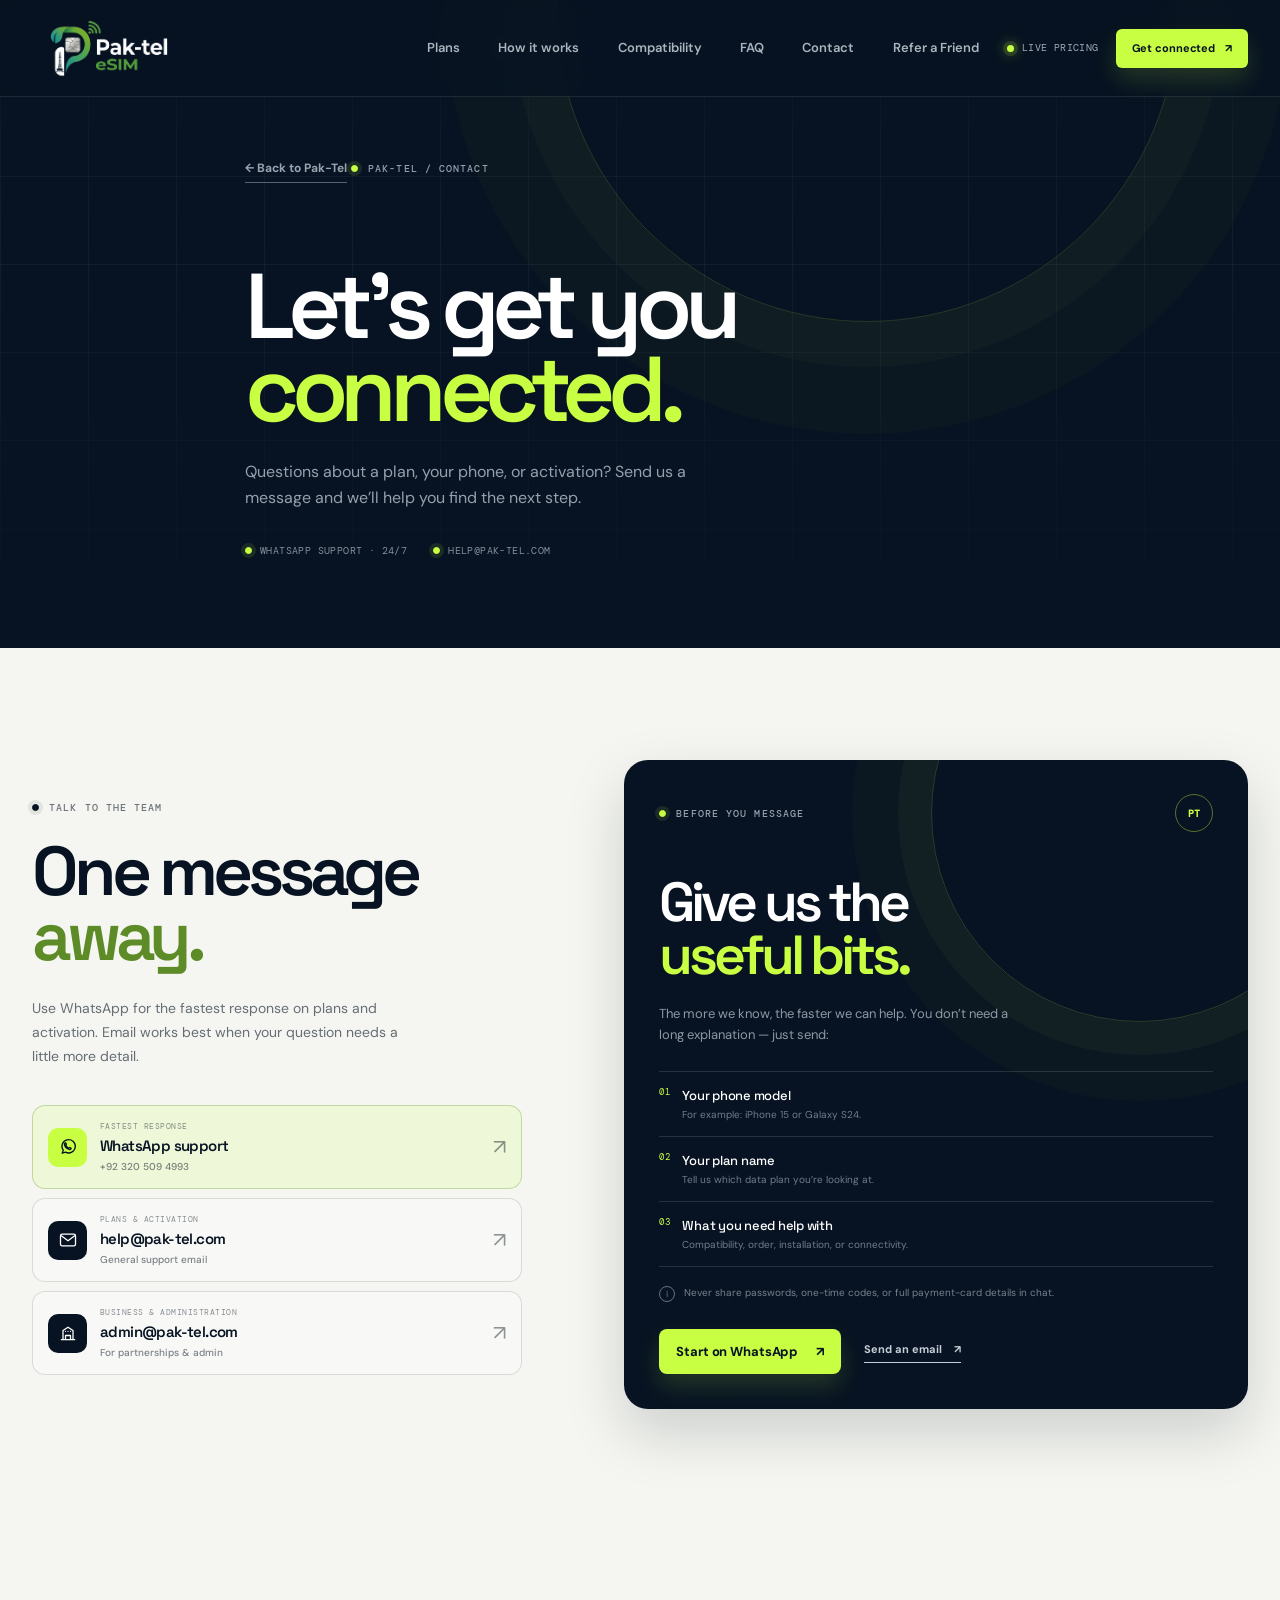
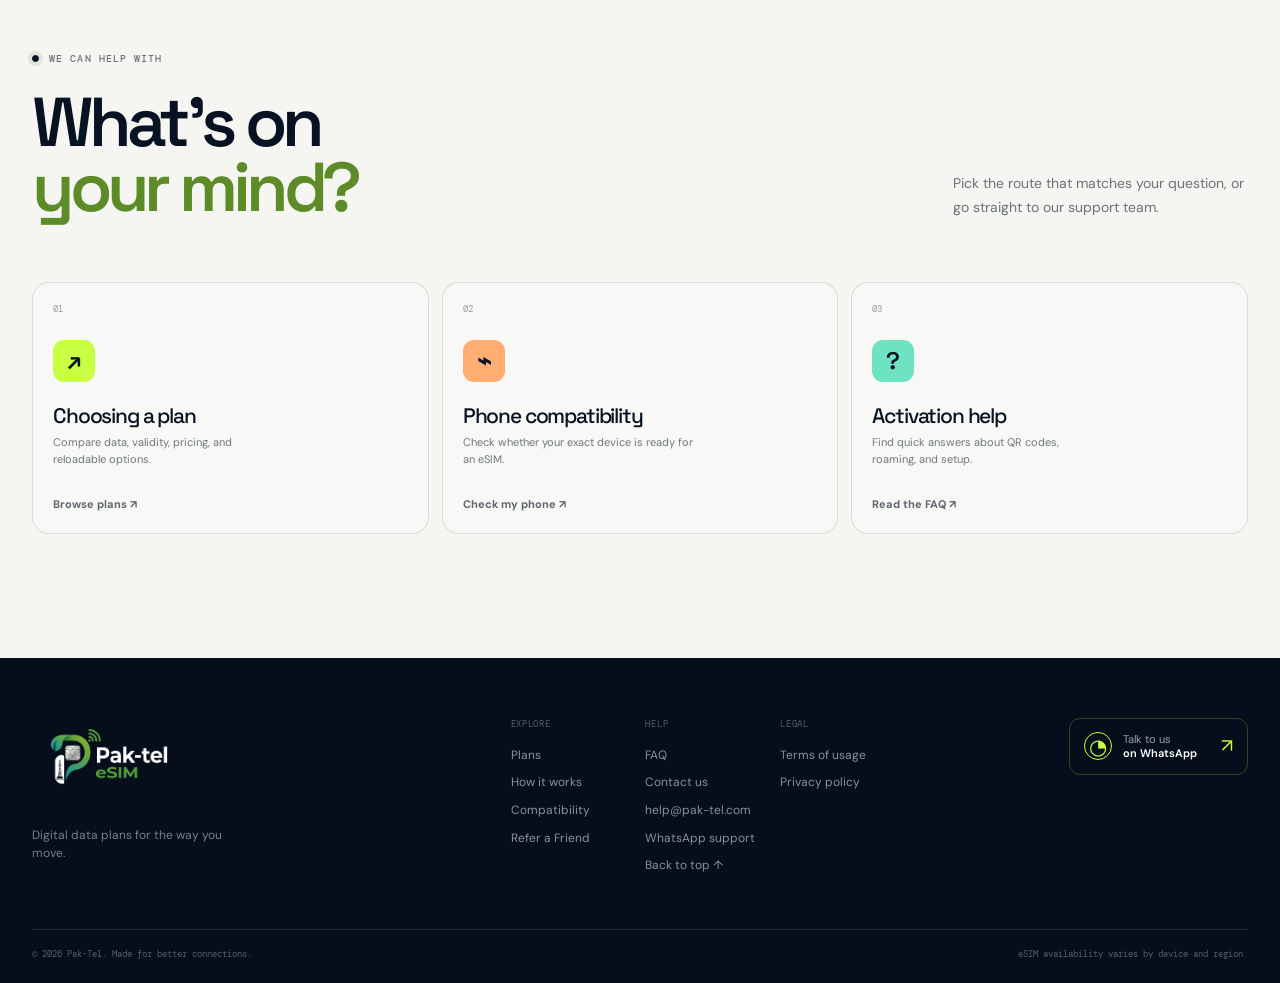
==== commit 87aec0ef: "Add refer a friend page and referral form Co-authored-by: arena-agent <297053741+arena-agent@users.n" ====
--- a/contact.html
+++ b/contact.html
@@ -26,6 +26,7 @@
             <a href="index.html#compatibility">Compatibility</a>
             <a href="index.html#faq">FAQ</a>
             <a href="contact.html" aria-current="page">Contact</a>
+            <a href="refer-a-friend.html">Refer a Friend</a>
           </nav>
           <div class="header-actions">
             <span class="live-pill"><span></span> Live pricing</span>
@@ -106,7 +107,7 @@
             <p>Digital data plans for the way you move.</p>
           </div>
           <div class="footer-links">
-            <div><span>Explore</span><a href="index.html#plans">Plans</a><a href="index.html#how">How it works</a><a href="index.html#compatibility">Compatibility</a></div>
+            <div><span>Explore</span><a href="index.html#plans">Plans</a><a href="index.html#how">How it works</a><a href="index.html#compatibility">Compatibility</a><a href="refer-a-friend.html">Refer a Friend</a></div>
             <div><span>Help</span><a href="index.html#faq">FAQ</a><a href="contact.html" aria-current="page">Contact us</a><a href="mailto:help@pak-tel.com">help@pak-tel.com</a><a href="https://wa.me/923205094993?text=Hi%20Pak-Tel%2C%20I%20need%20help." target="_blank" rel="noreferrer">WhatsApp support</a><a href="index.html#top">Back to top ↑</a></div>
             <div><span>Legal</span><a href="terms.html">Terms of usage</a><a href="privacy.html">Privacy policy</a></div>
           </div>
--- a/styles.css
+++ b/styles.css
@@ -4412,3 +4412,570 @@
     min-height: 215px;
   }
 }
+
+/* Refer a Friend page */
+.referral-hero .legal-hero-inner {
+  max-width: 860px;
+}
+
+.referral-hero h1 {
+  max-width: 740px;
+}
+
+.referral-hero-stats {
+  display: grid;
+  grid-template-columns: repeat(3, minmax(0, 1fr));
+  gap: 15px;
+  margin-top: 42px;
+}
+
+.referral-hero-stats span {
+  display: flex;
+  align-items: center;
+  gap: 10px;
+  border-top: 1px solid rgba(236, 246, 255, 0.17);
+  padding-top: 13px;
+  color: rgba(236, 246, 255, 0.51);
+  font-family: var(--mono);
+  font-size: 9px;
+  line-height: 1.45;
+  text-transform: uppercase;
+}
+
+.referral-hero-stats b {
+  color: var(--lime);
+  font-size: 10px;
+  font-weight: 500;
+}
+
+.referral-story-section {
+  padding: 119px 0 128px;
+}
+
+.referral-story-layout {
+  display: grid;
+  grid-template-columns: minmax(270px, 0.72fr) minmax(500px, 1.28fr);
+  align-items: center;
+  gap: clamp(55px, 9vw, 135px);
+}
+
+.referral-story-intro h2,
+.referral-form-intro h2 {
+  margin: 21px 0 0;
+  color: var(--ink);
+  font-family: var(--display);
+  font-size: clamp(46px, 5.4vw, 72px);
+  font-weight: 600;
+  letter-spacing: -0.08em;
+  line-height: 0.93;
+}
+
+.referral-story-intro h2 em,
+.referral-form-intro h2 em {
+  color: #5d8b27;
+  font-style: normal;
+}
+
+.referral-story-intro > p,
+.referral-form-intro > p {
+  max-width: 330px;
+  margin: 29px 0 0;
+  color: rgba(7, 19, 34, 0.59);
+  font-size: 14px;
+  line-height: 1.7;
+}
+
+.referral-intro-stamp {
+  display: flex;
+  max-width: 330px;
+  align-items: center;
+  gap: 11px;
+  margin-top: 38px;
+  border-top: 1px solid var(--line-light);
+  padding-top: 16px;
+}
+
+.referral-stamp-icon {
+  display: grid;
+  width: 35px;
+  height: 35px;
+  flex: 0 0 auto;
+  place-items: center;
+  border-radius: 9px;
+  color: var(--ink);
+  background: var(--orange);
+  font-family: var(--display);
+  font-size: 22px;
+}
+
+.referral-intro-stamp b,
+.referral-intro-stamp small {
+  display: block;
+}
+
+.referral-intro-stamp b {
+  color: var(--ink);
+  font-family: var(--display);
+  font-size: 12px;
+  font-weight: 600;
+  letter-spacing: -0.03em;
+}
+
+.referral-intro-stamp small {
+  margin-top: 2px;
+  color: rgba(7, 19, 34, 0.51);
+  font-size: 10px;
+  line-height: 1.35;
+}
+
+.referral-slider {
+  overflow: hidden;
+  border: 1px solid rgba(236, 246, 255, 0.14);
+  border-radius: 22px;
+  padding: 25px 27px 20px;
+  color: var(--white);
+  background: var(--ink);
+  box-shadow: 0 22px 52px rgba(7, 19, 34, 0.16);
+}
+
+.referral-slide-window {
+  position: relative;
+  min-height: 345px;
+}
+
+.referral-slide {
+  position: absolute;
+  inset: 0;
+  display: flex;
+  flex-direction: column;
+  visibility: hidden;
+  opacity: 0;
+  transform: translateX(18px);
+  transition: opacity 350ms ease, transform 350ms ease, visibility 350ms ease;
+}
+
+.referral-slide.is-active {
+  position: relative;
+  visibility: visible;
+  opacity: 1;
+  transform: translateX(0);
+}
+
+.referral-slide-top {
+  display: flex;
+  align-items: center;
+  justify-content: space-between;
+  gap: 15px;
+  color: rgba(236, 246, 255, 0.43);
+  font-family: var(--mono);
+  font-size: 8px;
+  letter-spacing: 0.08em;
+  text-transform: uppercase;
+}
+
+.referral-slide-top span:last-child {
+  color: var(--lime);
+}
+
+.referral-quote-mark {
+  height: 66px;
+  margin-top: 28px;
+  color: var(--lime);
+  font-family: Georgia, serif;
+  font-size: 105px;
+  line-height: 0.8;
+}
+
+.referral-slide p {
+  max-width: 600px;
+  margin: 6px 0 0;
+  color: rgba(245, 250, 252, 0.92);
+  font-family: var(--display);
+  font-size: clamp(20px, 2.2vw, 30px);
+  font-weight: 500;
+  letter-spacing: -0.045em;
+  line-height: 1.23;
+}
+
+.referral-slide-foot {
+  display: flex;
+  align-items: center;
+  gap: 11px;
+  margin-top: auto;
+  padding-top: 25px;
+  color: rgba(236, 246, 255, 0.45);
+  font-family: var(--mono);
+  font-size: 9px;
+  letter-spacing: 0.03em;
+}
+
+.referral-slide-line {
+  display: block;
+  width: 37px;
+  height: 1px;
+  background: var(--lime);
+}
+
+.referral-slider-controls {
+  display: flex;
+  align-items: center;
+  gap: 10px;
+  border-top: 1px solid var(--line-dark);
+  padding-top: 16px;
+}
+
+.slider-arrow,
+.slider-pause,
+.referral-dot {
+  border: 0;
+  color: var(--white);
+  background: transparent;
+}
+
+.slider-arrow {
+  display: grid;
+  width: 32px;
+  height: 32px;
+  place-items: center;
+  border: 1px solid rgba(236, 246, 255, 0.25);
+  border-radius: 50%;
+  font-size: 17px;
+  line-height: 1;
+  transition: color 160ms ease, border-color 160ms ease, background 160ms ease;
+}
+
+.slider-arrow:hover,
+.slider-arrow:focus-visible {
+  border-color: var(--lime);
+  color: var(--ink);
+  background: var(--lime);
+}
+
+.referral-dots {
+  display: flex;
+  align-items: center;
+  gap: 6px;
+  margin: 0 5px;
+}
+
+.referral-dot {
+  width: 7px;
+  height: 7px;
+  border: 1px solid rgba(236, 246, 255, 0.44);
+  border-radius: 50%;
+  padding: 0;
+  transition: background 160ms ease, border-color 160ms ease, transform 160ms ease;
+}
+
+.referral-dot.is-active {
+  border-color: var(--lime);
+  background: var(--lime);
+  transform: scale(1.25);
+}
+
+.slider-pause {
+  margin-left: auto;
+  border-bottom: 1px solid rgba(236, 246, 255, 0.34);
+  padding: 0 0 3px;
+  color: rgba(236, 246, 255, 0.56);
+  font-family: var(--mono);
+  font-size: 8px;
+  letter-spacing: 0.08em;
+  text-transform: uppercase;
+}
+
+.slider-pause:hover,
+.slider-pause:focus-visible {
+  border-color: var(--lime);
+  color: var(--lime);
+}
+
+.referral-form-section {
+  padding: 119px 0 128px;
+}
+
+.referral-form-layout {
+  display: grid;
+  grid-template-columns: minmax(270px, 0.7fr) minmax(500px, 1.3fr);
+  align-items: start;
+  gap: clamp(54px, 8vw, 115px);
+}
+
+.referral-form-intro {
+  position: sticky;
+  top: 123px;
+}
+
+.referral-form-note {
+  display: flex;
+  max-width: 350px;
+  align-items: flex-start;
+  gap: 10px;
+  margin-top: 37px;
+  border-top: 1px solid rgba(7, 19, 34, 0.2);
+  padding-top: 16px;
+  color: rgba(7, 19, 34, 0.58);
+  font-size: 11px;
+  line-height: 1.55;
+}
+
+.referral-form-note > span {
+  display: grid;
+  width: 18px;
+  height: 18px;
+  flex: 0 0 auto;
+  place-items: center;
+  border: 1px solid rgba(7, 19, 34, 0.45);
+  border-radius: 50%;
+  font-family: var(--display);
+  font-size: 10px;
+  font-weight: 700;
+}
+
+.referral-form-note p {
+  margin: 0;
+}
+
+.referral-form-card {
+  border: 1px solid rgba(7, 19, 34, 0.15);
+  border-radius: 22px;
+  padding: 27px;
+  background: rgba(255, 255, 255, 0.61);
+  box-shadow: 0 23px 55px rgba(61, 55, 119, 0.12);
+}
+
+.referral-form-card-top {
+  display: flex;
+  align-items: center;
+  justify-content: space-between;
+  gap: 15px;
+  border-bottom: 1px solid rgba(7, 19, 34, 0.12);
+  padding-bottom: 17px;
+}
+
+.form-step-count {
+  color: rgba(7, 19, 34, 0.43);
+  font-family: var(--mono);
+  font-size: 9px;
+  letter-spacing: 0.05em;
+}
+
+.referral-form-grid {
+  display: grid;
+  grid-template-columns: repeat(2, minmax(0, 1fr));
+  gap: 18px 14px;
+  margin-top: 22px;
+}
+
+.referral-field {
+  display: flex;
+  min-width: 0;
+  flex-direction: column;
+  gap: 7px;
+}
+
+.referral-field--full {
+  margin-top: 18px;
+}
+
+.referral-field > span {
+  color: rgba(7, 19, 34, 0.67);
+  font-family: var(--mono);
+  font-size: 9px;
+  font-weight: 500;
+  letter-spacing: 0.04em;
+  line-height: 1.35;
+  text-transform: uppercase;
+}
+
+.referral-field > span b,
+.referral-consent b {
+  color: #bd603f;
+  font-weight: 700;
+}
+
+.referral-field input,
+.referral-field select,
+.referral-field textarea {
+  width: 100%;
+  border: 1px solid rgba(7, 19, 34, 0.16);
+  border-radius: 8px;
+  outline: 0;
+  padding: 11px 12px;
+  color: var(--ink);
+  background: rgba(255, 255, 255, 0.58);
+  font-size: 12px;
+  transition: border-color 160ms ease, box-shadow 160ms ease, background 160ms ease;
+}
+
+.referral-field select {
+  min-height: 42px;
+  cursor: pointer;
+}
+
+.referral-field textarea {
+  min-height: 104px;
+  resize: vertical;
+  line-height: 1.5;
+}
+
+.referral-field input::placeholder,
+.referral-field textarea::placeholder {
+  color: rgba(7, 19, 34, 0.4);
+}
+
+.referral-field input:focus,
+.referral-field select:focus,
+.referral-field textarea:focus {
+  border-color: var(--ink);
+  background: var(--white);
+  box-shadow: 0 0 0 4px rgba(7, 19, 34, 0.07);
+}
+
+.referral-consent {
+  position: relative;
+  display: flex;
+  align-items: flex-start;
+  gap: 10px;
+  margin-top: 20px;
+  color: rgba(7, 19, 34, 0.59);
+  font-size: 11px;
+  line-height: 1.5;
+  cursor: pointer;
+}
+
+.referral-consent input {
+  position: absolute;
+  width: 1px;
+  height: 1px;
+  opacity: 0;
+}
+
+.referral-checkbox {
+  display: grid;
+  width: 20px;
+  height: 20px;
+  flex: 0 0 auto;
+  place-items: center;
+  border: 1px solid rgba(7, 19, 34, 0.28);
+  border-radius: 5px;
+  color: transparent;
+  background: rgba(255, 255, 255, 0.57);
+  font-size: 13px;
+  font-weight: 700;
+  transition: color 160ms ease, background 160ms ease, border-color 160ms ease;
+}
+
+.referral-consent input:checked + .referral-checkbox {
+  border-color: var(--ink);
+  color: var(--ink);
+  background: var(--lime);
+}
+
+.referral-consent input:focus-visible + .referral-checkbox {
+  outline: 2px solid var(--ink);
+  outline-offset: 3px;
+}
+
+.referral-submit {
+  min-width: 180px;
+  margin-top: 24px;
+}
+
+.referral-form-status {
+  margin-top: 16px;
+  border: 1px solid rgba(72, 116, 30, 0.3);
+  border-radius: 8px;
+  padding: 12px;
+  color: rgba(7, 19, 34, 0.73);
+  background: rgba(200, 255, 67, 0.22);
+  font-size: 11px;
+  line-height: 1.5;
+}
+
+.referral-form-status.is-visible {
+  display: block;
+}
+
+@media (max-width: 820px) {
+  .referral-hero-stats {
+    grid-template-columns: 1fr;
+    gap: 11px;
+  }
+
+  .referral-story-section {
+    padding-top: 92px;
+    padding-bottom: 90px;
+  }
+
+  .referral-story-layout,
+  .referral-form-layout {
+    grid-template-columns: 1fr;
+    gap: 54px;
+  }
+
+  .referral-story-intro,
+  .referral-form-intro {
+    max-width: 650px;
+  }
+
+  .referral-form-intro {
+    position: static;
+  }
+
+  .referral-slider,
+  .referral-form-card {
+    max-width: 650px;
+  }
+
+  .referral-form-section {
+    padding-top: 92px;
+    padding-bottom: 90px;
+  }
+}
+
+@media (max-width: 560px) {
+  .referral-hero-stats {
+    margin-top: 33px;
+  }
+
+  .referral-story-intro h2,
+  .referral-form-intro h2 {
+    font-size: clamp(43px, 13vw, 60px);
+  }
+
+  .referral-slider {
+    padding: 20px 17px 16px;
+    border-radius: 19px;
+  }
+
+  .referral-slide-window {
+    min-height: 420px;
+  }
+
+  .referral-slide p {
+    font-size: 20px;
+  }
+
+  .referral-slide-foot {
+    font-size: 8px;
+  }
+
+  .referral-slider-controls {
+    gap: 7px;
+  }
+
+  .slider-pause {
+    font-size: 7px;
+  }
+
+  .referral-form-card {
+    padding: 20px 15px;
+    border-radius: 19px;
+  }
+
+  .referral-form-grid {
+    grid-template-columns: 1fr;
+    gap: 15px;
+  }
+}
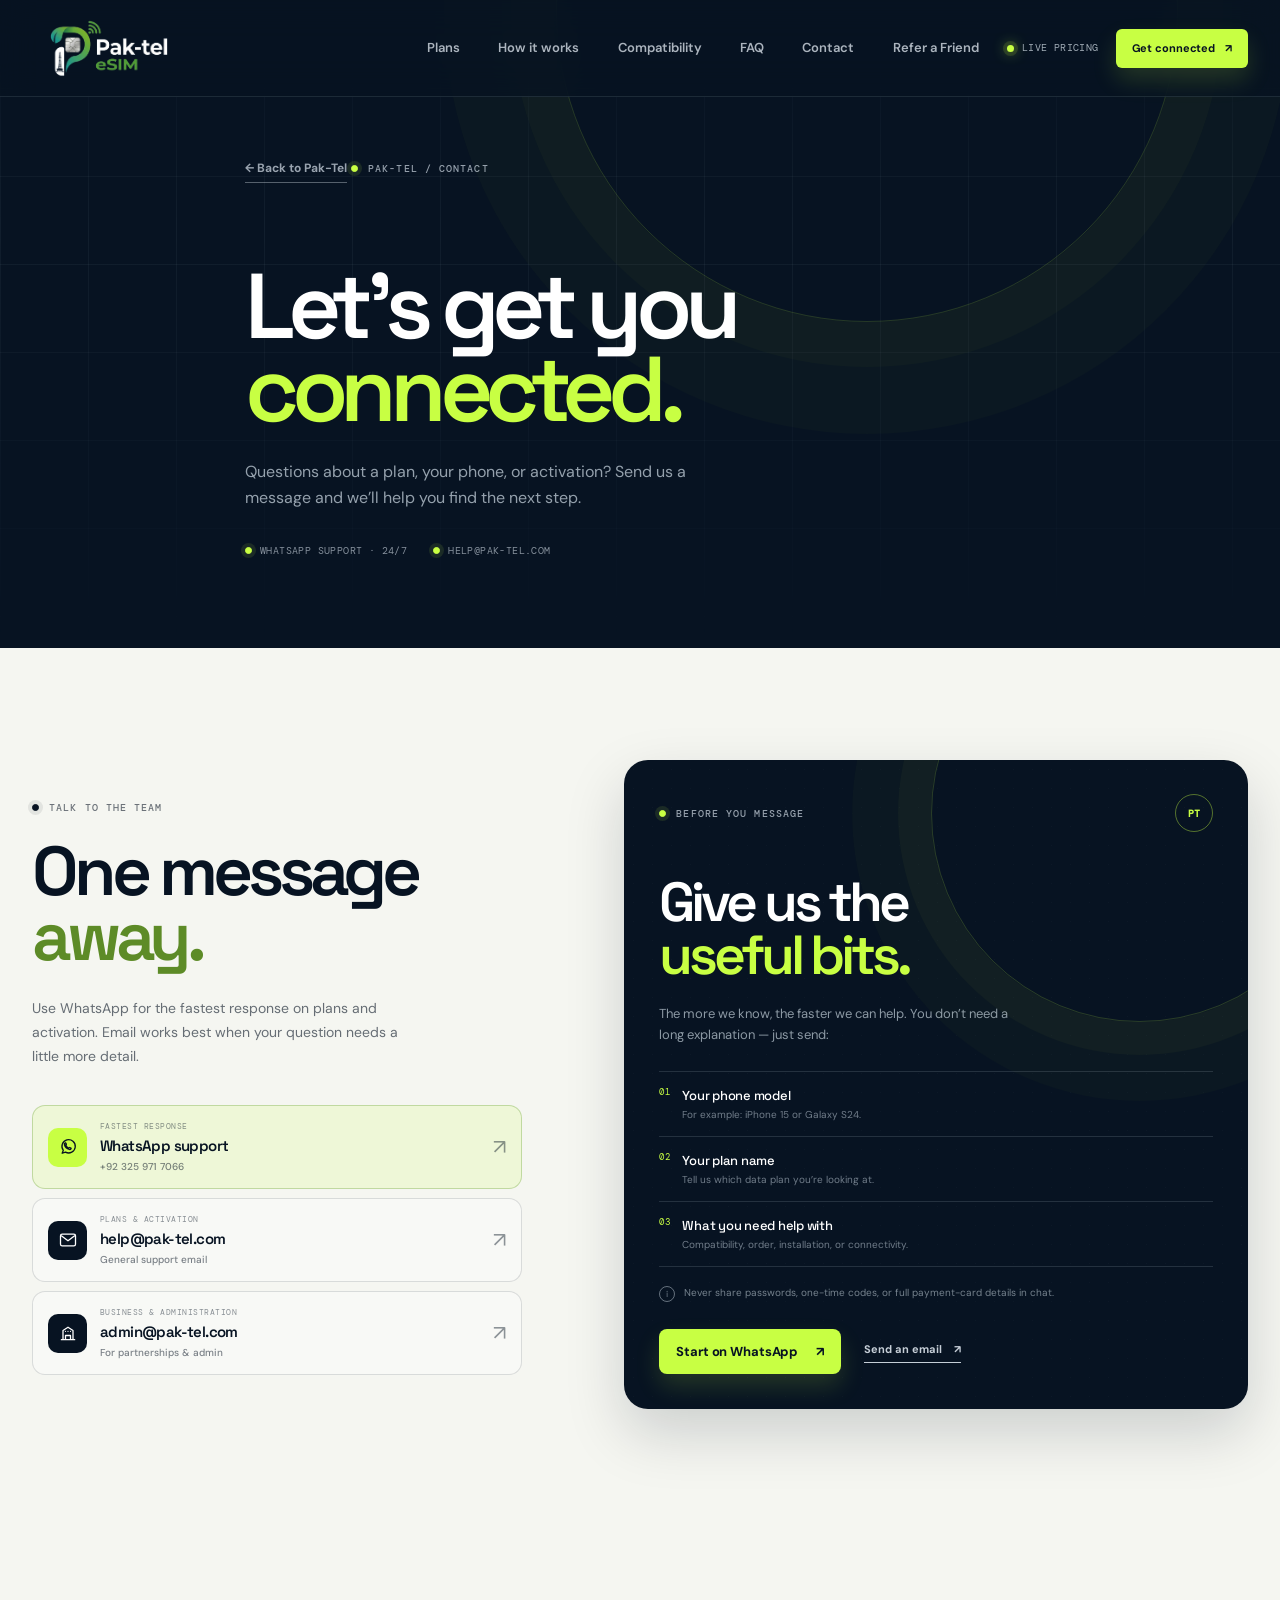
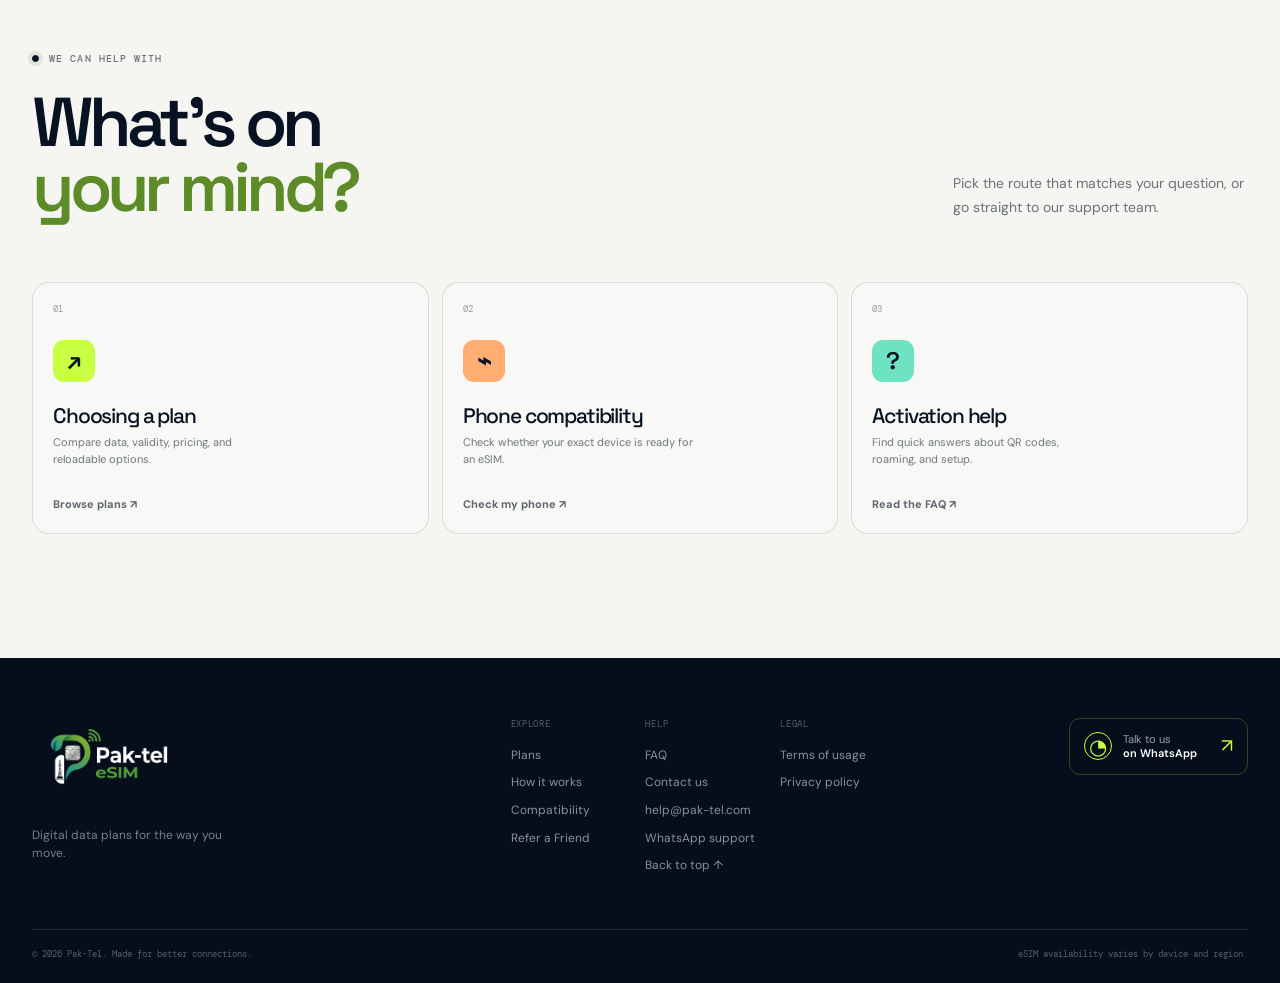
==== commit 94132d47: "Update default Pak-Tel WhatsApp number Co-authored-by: arena-agent <297053741+arena-agent@users.nore" ====
--- a/contact.html
+++ b/contact.html
@@ -55,9 +55,9 @@
               <p>Use WhatsApp for the fastest response on plans and activation. Email works best when your question needs a little more detail.</p>
 
               <div class="contact-methods">
-                <a class="contact-method contact-method--whatsapp" href="https://wa.me/923205094993?text=Hi%20Pak-Tel%2C%20I%20need%20help%20with%20an%20eSIM." target="_blank" rel="noreferrer">
+                <a class="contact-method contact-method--whatsapp" href="https://wa.me/923259717066?text=Hi%20Pak-Tel%2C%20I%20need%20help%20with%20an%20eSIM." target="_blank" rel="noreferrer">
                   <span class="contact-method-icon" aria-hidden="true"><svg viewBox="0 0 24 24"><path d="M5 19.5 6.4 16A8 8 0 1 1 9 18.2L5 19.5Z"/><path d="M9.2 9.2c.3 1.6 2 3.6 3.6 4.2l1.2-.8 1.4.7c.4.2.5.7.2 1-.5.6-1.3.9-2 .7-2.6-.7-5.2-3.3-5.9-5.9-.2-.8.1-1.5.7-2 .3-.3.8-.2 1 .2l.7 1.4-.9 1.2Z"/></svg></span>
-                  <span class="contact-method-copy"><small>Fastest response</small><strong>WhatsApp support</strong><b>+92 320 509 4993</b></span><span class="contact-method-arrow">↗</span>
+                  <span class="contact-method-copy"><small>Fastest response</small><strong>WhatsApp support</strong><b>+92 325 971 7066</b></span><span class="contact-method-arrow">↗</span>
                 </a>
                 <a class="contact-method" href="mailto:help@pak-tel.com?subject=Pak-Tel%20support%20request">
                   <span class="contact-method-icon" aria-hidden="true"><svg viewBox="0 0 24 24"><rect x="3" y="5" width="18" height="14" rx="2"/><path d="m4 7 8 6 8-6"/></svg></span>
@@ -80,7 +80,7 @@
                 <li><span>03</span><div><b>What you need help with</b><small>Compatibility, order, installation, or connectivity.</small></div></li>
               </ol>
               <div class="contact-guide-note"><span>i</span><p>Never share passwords, one-time codes, or full payment-card details in chat.</p></div>
-              <div class="contact-guide-actions"><a class="button button--lime" href="https://wa.me/923205094993?text=Hi%20Pak-Tel%2C%20I%20need%20help%20with%20an%20eSIM." target="_blank" rel="noreferrer">Start on WhatsApp <span aria-hidden="true">↗</span></a><a class="text-link text-link--light" href="mailto:help@pak-tel.com">Send an email <span aria-hidden="true">↗</span></a></div>
+              <div class="contact-guide-actions"><a class="button button--lime" href="https://wa.me/923259717066?text=Hi%20Pak-Tel%2C%20I%20need%20help%20with%20an%20eSIM." target="_blank" rel="noreferrer">Start on WhatsApp <span aria-hidden="true">↗</span></a><a class="text-link text-link--light" href="mailto:help@pak-tel.com">Send an email <span aria-hidden="true">↗</span></a></div>
             </div>
           </div>
         </section>
@@ -108,10 +108,10 @@
           </div>
           <div class="footer-links">
             <div><span>Explore</span><a href="index.html#plans">Plans</a><a href="index.html#how">How it works</a><a href="index.html#compatibility">Compatibility</a><a href="refer-a-friend.html">Refer a Friend</a></div>
-            <div><span>Help</span><a href="index.html#faq">FAQ</a><a href="contact.html" aria-current="page">Contact us</a><a href="mailto:help@pak-tel.com">help@pak-tel.com</a><a href="https://wa.me/923205094993?text=Hi%20Pak-Tel%2C%20I%20need%20help." target="_blank" rel="noreferrer">WhatsApp support</a><a href="index.html#top">Back to top ↑</a></div>
+            <div><span>Help</span><a href="index.html#faq">FAQ</a><a href="contact.html" aria-current="page">Contact us</a><a href="mailto:help@pak-tel.com">help@pak-tel.com</a><a href="https://wa.me/923259717066?text=Hi%20Pak-Tel%2C%20I%20need%20help." target="_blank" rel="noreferrer">WhatsApp support</a><a href="index.html#top">Back to top ↑</a></div>
             <div><span>Legal</span><a href="terms.html">Terms of usage</a><a href="privacy.html">Privacy policy</a></div>
           </div>
-          <a class="footer-whatsapp" href="https://wa.me/923205094993?text=Hi%20Pak-Tel%2C%20I%27d%20like%20to%20get%20connected." target="_blank" rel="noreferrer"><span class="whatsapp-mark">◔</span><span>Talk to us<br /><b>on WhatsApp</b></span><span class="footer-arrow">↗</span></a>
+          <a class="footer-whatsapp" href="https://wa.me/923259717066?text=Hi%20Pak-Tel%2C%20I%27d%20like%20to%20get%20connected." target="_blank" rel="noreferrer"><span class="whatsapp-mark">◔</span><span>Talk to us<br /><b>on WhatsApp</b></span><span class="footer-arrow">↗</span></a>
         </div>
         <div class="container footer-bottom"><span>© <span id="year"></span> Pak-Tel. Made for better connections.</span><span>eSIM availability varies by device and region.</span></div>
       </footer>
--- a/styles.css
+++ b/styles.css
@@ -4897,6 +4897,28 @@
   display: block;
 }
 
+.referral-form-status.is-loading {
+  border-color: rgba(7, 19, 34, 0.2);
+  background: rgba(7, 19, 34, 0.07);
+}
+
+.referral-form-status.is-error {
+  border-color: rgba(178, 76, 56, 0.35);
+  color: rgba(103, 43, 30, 0.9);
+  background: rgba(255, 173, 113, 0.25);
+}
+
+.referral-form-status.is-success {
+  border-color: rgba(72, 116, 30, 0.4);
+  background: rgba(200, 255, 67, 0.3);
+}
+
+.referral-submit:disabled {
+  cursor: wait;
+  opacity: 0.7;
+  transform: none;
+}
+
 @media (max-width: 820px) {
   .referral-hero-stats {
     grid-template-columns: 1fr;
